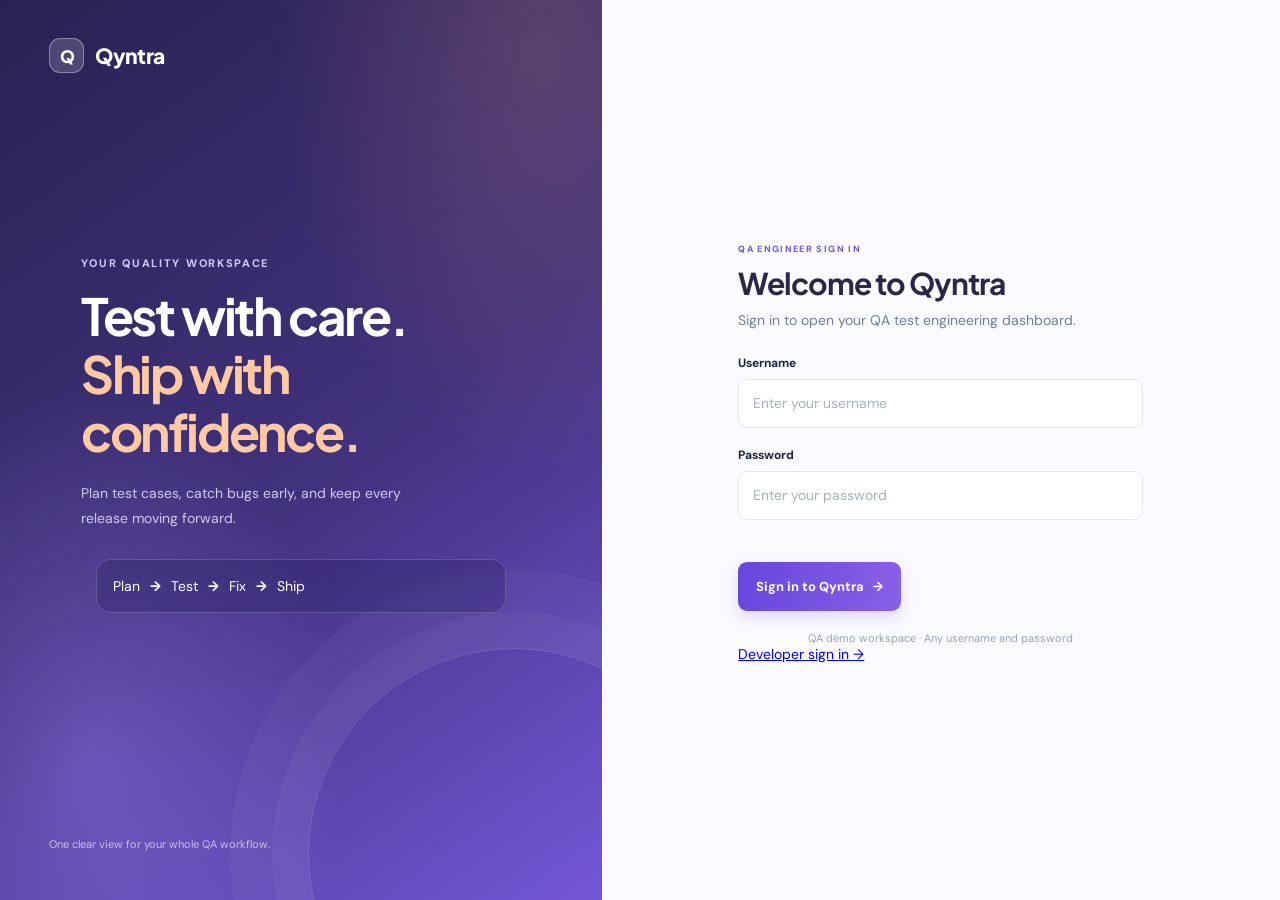
==== index.html @ bb1fc337 "Initial Qyntra project" ====
<!doctype html>
<html lang="en">
  <head>
    <meta charset="UTF-8" />
    <meta name="viewport" content="width=device-width, initial-scale=1.0" />
    <meta name="theme-color" content="#28245f" />
    <title>Qyntra | Test Engineering Workspace</title>
    <link rel="stylesheet" href="styles.css?v=20261002-report-files" />
    <link rel="stylesheet" href="workspace.css?v=20261002-report-files" />
  </head>
  <body>
    <main id="app" class="app-shell"></main>
    <script src="app.js?v=20261002-report-files" defer></script>
  </body>
</html>
---- styles.css ----
@import url("https://fonts.googleapis.com/css2?family=DM+Sans:wght@400;500;600;700&family=Plus+Jakarta+Sans:wght@400;500;600;700;800&display=swap");

:root {
  font-family: "DM Sans", sans-serif;
  color: #1d2340;
  background: #f6f7fb;
  font-synthesis: none;
  text-rendering: optimizeLegibility;
  --ink: #1d2340;
  --muted: #838ba4;
  --purple: #7357e8;
  --purple-dark: #5e43d0;
  --border: #eceef5;
  --panel: #ffffff;
}

* {
  box-sizing: border-box;
}

body {
  min-width: 320px;
  min-height: 100vh;
  margin: 0;
}

button,
input {
  font: inherit;
}

button {
  cursor: pointer;
}

.app-shell {
  min-height: 100vh;
}

.login-page {
  display: grid;
  min-height: 100vh;
  grid-template-columns: minmax(360px, 0.94fr) minmax(440px, 1.06fr);
  background: #fff;
}

.login-aside {
  position: relative;
  display: flex;
  flex-direction: column;
  justify-content: space-between;
  overflow: hidden;
  padding: 38px 8.2%;
  color: #fff;
  background:
    radial-gradient(ellipse at 18% 86%, rgba(154, 132, 255, 0.42), transparent 34%),
    radial-gradient(ellipse at 100% 10%, rgba(87, 63, 205, 0.8), transparent 37%),
    linear-gradient(145deg, #29245f 0%, #43338e 55%, #664fe3 100%);
}

.login-aside::after {
  position: absolute;
  right: -118px;
  bottom: -160px;
  width: 410px;
  height: 410px;
  border: 1px solid rgba(255, 255, 255, 0.16);
  border-radius: 50%;
  box-shadow: 0 0 0 36px rgba(255, 255, 255, 0.035), 0 0 0 78px rgba(255, 255, 255, 0.03);
  content: "";
}

.brand {
  display: inline-flex;
  align-items: center;
  gap: 11px;
  color: inherit;
  font-family: "Plus Jakarta Sans", "Segoe UI", sans-serif;
  font-size: 21px;
  font-weight: 800;
  letter-spacing: -0.7px;
}

.brand-mark {
  display: grid;
  width: 35px;
  height: 35px;
  place-items: center;
  border: 1px solid rgba(255, 255, 255, 0.34);
  border-radius: 11px;
  background: rgba(255, 255, 255, 0.15);
  font-size: 17px;
}

.aside-copy {
  position: relative;
  z-index: 1;
  max-width: 440px;
  margin: -30px auto 0;
}

.eyebrow {
  margin: 0 0 17px;
  color: #bcb1ff;
  font-size: 11px;
  font-weight: 700;
  letter-spacing: 1.7px;
  text-transform: uppercase;
}

.aside-copy h1 {
  margin: 0;
  font-family: "Plus Jakarta Sans", "Segoe UI", sans-serif;
  font-size: clamp(34px, 4vw, 53px);
  font-weight: 700;
  letter-spacing: -2.2px;
  line-height: 1.13;
}

.aside-copy h1 span {
  color: #b7aaff;
}

.aside-copy > p:last-of-type {
  max-width: 370px;
  margin: 20px 0 0;
  color: #d0cbee;
  font-size: 14px;
  line-height: 1.8;
}

.workflow-preview {
  position: relative;
  z-index: 1;
  display: flex;
  align-items: center;
  gap: 10px;
  max-width: 410px;
  margin: 28px auto 0;
  padding: 17px 16px;
  border: 1px solid rgba(255, 255, 255, 0.17);
  border-radius: 15px;
  background: rgba(26, 20, 72, 0.22);
  backdrop-filter: blur(8px);
}

.workflow-step {
  display: flex;
  flex: 1;
  flex-direction: column;
  gap: 4px;
  min-width: 0;
}

.workflow-step strong {
  font-size: 11px;
  font-weight: 600;
}

.workflow-step span {
  color: #c6c0e2;
  font-size: 10px;
}

.workflow-arrow {
  color: #ada0f7;
  font-size: 16px;
}

.aside-footer {
  position: relative;
  z-index: 1;
  color: #c7c1e1;
  font-size: 11px;
}

.login-main {
  display: grid;
  place-items: center;
  padding: 48px 30px;
}

.login-card {
  width: min(100%, 405px);
}

.login-card .brand {
  display: none;
  color: var(--ink);
}

.login-card h2 {
  margin: 0 0 9px;
  font-family: "Plus Jakarta Sans", "Segoe UI", sans-serif;
  font-size: 30px;
  letter-spacing: -1px;
}

.login-intro {
  margin: 0 0 31px;
  color: var(--muted);
  font-size: 14px;
}

.field {
  display: grid;
  gap: 8px;
  margin-bottom: 19px;
}

.field label {
  font-size: 12px;
  font-weight: 700;
}

.field input {
  width: 100%;
  height: 49px;
  padding: 0 14px;
  border: 1px solid #e5e7ef;
  border-radius: 9px;
  outline: none;
  background: #fff;
  color: var(--ink);
  transition: border-color 160ms, box-shadow 160ms;
}

.field input::placeholder {
  color: #aab0c1;
}

.field input:focus {
  border-color: #9a87f2;
  box-shadow: 0 0 0 3px rgba(115, 87, 232, 0.12);
}

.login-error {
  min-height: 18px;
  margin: -5px 0 10px;
  color: #d64d5d;
  font-size: 12px;
}

.primary-button,
.secondary-button {
  display: inline-flex;
  align-items: center;
  justify-content: center;
  gap: 9px;
  min-height: 47px;
  padding: 0 18px;
  border: 0;
  border-radius: 9px;
  font-size: 13px;
  font-weight: 700;
  transition: background 160ms, transform 160ms, box-shadow 160ms;
}

.primary-button {
  color: #fff;
  background: var(--purple);
  box-shadow: 0 7px 16px rgba(115, 87, 232, 0.2);
}

.primary-button:hover {
  transform: translateY(-1px);
  background: var(--purple-dark);
  box-shadow: 0 9px 19px rgba(115, 87, 232, 0.26);
}

.login-form .primary-button {
  width: 100%;
  margin-top: 3px;
}

.login-footnote {
  margin: 20px 0 0;
  color: #9aa1b4;
  font-size: 11px;
  text-align: center;
}

.workspace-page {
  display: grid;
  min-height: 100vh;
  place-items: center;
  padding: 28px;
  background:
    radial-gradient(ellipse at 50% -15%, rgba(132, 105, 249, 0.14), transparent 46%),
    #f6f7fb;
}

.role-panel {
  width: min(100%, 860px);
  padding: 40px;
  border: 1px solid var(--border);
  border-radius: 20px;
  background: #fff;
  box-shadow: 0 18px 55px rgba(36, 41, 76, 0.07);
}

.role-panel .brand {
  margin-bottom: 39px;
  color: var(--ink);
}

.role-panel .brand-mark {
  border-color: #e9e5ff;
  background: #f1eeff;
  color: var(--purple);
}

.role-panel h1,
.loading-card h1 {
  margin: 0 0 9px;
  font-family: "Plus Jakarta Sans", "Segoe UI", sans-serif;
  font-size: 29px;
  letter-spacing: -1px;
}

.role-panel > p,
.loading-card > p {
  margin: 0;
  color: var(--muted);
  font-size: 14px;
  line-height: 1.6;
}

.role-grid {
  display: grid;
  grid-template-columns: 1fr 1fr;
  gap: 17px;
  margin-top: 28px;
}

.role-card {
  display: flex;
  min-height: 223px;
  flex-direction: column;
  align-items: flex-start;
  padding: 23px;
  border: 1px solid #e9eaf1;
  border-radius: 14px;
  background: #fff;
}

.role-icon {
  display: grid;
  width: 43px;
  height: 43px;
  place-items: center;
  margin-bottom: 17px;
  border-radius: 12px;
  background: #f0edff;
  color: var(--purple);
  font-size: 20px;
}

.role-card h2 {
  margin: 0 0 7px;
  font-family: "Plus Jakarta Sans", "Segoe UI", sans-serif;
  font-size: 16px;
}

.role-card p {
  margin: 0 0 20px;
  color: var(--muted);
  font-size: 12px;
  line-height: 1.6;
}

.role-card .primary-button {
  width: 100%;
  margin-top: auto;
}

.developer-card .role-icon {
  background: #fff1e9;
  color: #e1804b;
}

.secondary-button {
  width: 100%;
  margin-top: auto;
  border: 1px solid #e5e7ef;
  background: #fff;
  color: var(--ink);
}

.secondary-button:hover {
  border-color: #c7bdfb;
  background: #faf9ff;
}

.role-panel-footer {
  display: flex;
  align-items: center;
  justify-content: space-between;
  gap: 12px;
  margin-top: 25px;
  padding-top: 20px;
  border-top: 1px solid #eff0f5;
  color: var(--muted);
  font-size: 11px;
}

.text-button {
  padding: 7px 0;
  border: 0;
  background: transparent;
  color: var(--purple);
  font-size: 11px;
  font-weight: 700;
}

.loading-card {
  width: min(100%, 450px);
  padding: 45px 40px;
  border: 1px solid var(--border);
  border-radius: 20px;
  background: #fff;
  text-align: center;
  box-shadow: 0 18px 55px rgba(36, 41, 76, 0.07);
}

.loading-mark {
  display: grid;
  width: 62px;
  height: 62px;
  place-items: center;
  margin: 0 auto 22px;
  border-radius: 18px;
  background: #f0edff;
  color: var(--purple);
  font-size: 27px;
}

.spinner {
  width: 23px;
  height: 23px;
  border: 3px solid rgba(255, 255, 255, 0.4);
  border-top-color: #fff;
  border-radius: 50%;
  animation: spin 0.75s linear infinite;
}

.loading-card .spinner {
  width: 39px;
  height: 39px;
  margin: 27px auto 0;
  border-color: #e9e5ff;
  border-top-color: var(--purple);
}

.loading-track {
  height: 6px;
  overflow: hidden;
  margin-top: 24px;
  border-radius: 999px;
  background: #efedf8;
}

.loading-track span {
  display: block;
  width: 40%;
  height: 100%;
  border-radius: inherit;
  background: var(--purple);
  animation: loading 5s ease-in-out forwards;
}

.dashboard {
  min-height: 100vh;
  background: #f6f7fb;
}

.dashboard-layout {
  display: grid;
  min-height: 100vh;
  grid-template-columns: 238px minmax(0, 1fr);
}

.sidebar {
  display: flex;
  flex-direction: column;
  padding: 27px 16px 18px;
  border-right: 1px solid #eceef4;
  background: #fff;
}

.sidebar .brand {
  margin: 0 0 36px 10px;
  color: var(--ink);
  font-size: 19px;
}

.sidebar .brand-mark {
  width: 32px;
  height: 32px;
  border-color: #e9e5ff;
  background: #f1eeff;
  color: var(--purple);
  font-size: 15px;
}

.nav-label {
  margin: 0 0 11px 11px;
  color: #a0a6b8;
  font-size: 9px;
  font-weight: 700;
  letter-spacing: 1.3px;
  text-transform: uppercase;
}

.nav-list {
  display: grid;
  gap: 5px;
}

.nav-item {
  display: flex;
  width: 100%;
  align-items: center;
  gap: 11px;
  padding: 11px 12px;
  border: 0;
  border-radius: 8px;
  background: transparent;
  color: #707990;
  font-size: 12px;
  text-align: left;
}

.nav-item.active {
  background: #f1eeff;
  color: var(--purple-dark);
  font-weight: 700;
}

.nav-item:hover:not(.active) {
  background: #f7f7fa;
}

.nav-icon {
  display: grid;
  width: 19px;
  place-items: center;
  font-size: 15px;
}

.nav-count {
  display: grid;
  min-width: 20px;
  height: 20px;
  place-items: center;
  margin-left: auto;
  border-radius: 7px;
  background: #fff0ed;
  color: #d6694d;
  font-size: 10px;
  font-weight: 700;
}

.sidebar-bottom {
  margin-top: auto;
  padding-top: 16px;
}

.sidebar-user {
  display: flex;
  align-items: center;
  gap: 10px;
  padding: 13px 6px 0;
  border-top: 1px solid #eff0f5;
}

.avatar {
  display: grid;
  width: 34px;
  height: 34px;
  flex: 0 0 auto;
  place-items: center;
  border-radius: 11px;
  background: #e9e5ff;
  color: #5c45ce;
  font-size: 11px;
  font-weight: 700;
  text-transform: uppercase;
}

.user-copy {
  min-width: 0;
}

.user-copy strong,
.user-copy span {
  display: block;
  overflow: hidden;
  text-overflow: ellipsis;
  white-space: nowrap;
}

.user-copy strong {
  font-size: 11px;
}

.user-copy span {
  margin-top: 3px;
  color: var(--muted);
  font-size: 10px;
}

.dashboard-main {
  min-width: 0;
}

.topbar {
  display: flex;
  min-height: 72px;
  align-items: center;
  justify-content: space-between;
  gap: 16px;
  padding: 0 34px;
  border-bottom: 1px solid #eceef4;
  background: #fff;
}

.breadcrumbs {
  color: #9299aa;
  font-size: 11px;
}

.breadcrumbs strong {
  color: var(--ink);
  font-weight: 600;
}

.topbar-right {
  display: flex;
  align-items: center;
  gap: 14px;
}

.topbar-date {
  color: #858da2;
  font-size: 11px;
}

.dashboard-content {
  max-width: 1330px;
  margin: 0 auto;
  padding: 34px;
}

.welcome-row {
  display: flex;
  align-items: center;
  justify-content: space-between;
  gap: 18px;
  margin-bottom: 25px;
}

.welcome-row h1 {
  margin: 0 0 6px;
  font-family: "Plus Jakarta Sans", "Segoe UI", sans-serif;
  font-size: 24px;
  letter-spacing: -0.8px;
}

.welcome-row p {
  margin: 0;
  color: var(--muted);
  font-size: 12px;
}

.welcome-row .primary-button {
  min-height: 41px;
  font-size: 11px;
}

.stat-grid {
  display: grid;
  grid-template-columns: repeat(4, minmax(0, 1fr));
  gap: 15px;
}

.stat-card,
.content-card {
  border: 1px solid #eceef4;
  border-radius: 12px;
  background: #fff;
}

.stat-card {
  padding: 18px;
}

.stat-top {
  display: flex;
  align-items: center;
  justify-content: space-between;
  gap: 6px;
  color: #858da2;
  font-size: 10px;
}

.stat-icon {
  display: grid;
  width: 31px;
  height: 31px;
  place-items: center;
  border-radius: 9px;
  background: #f1eeff;
  color: var(--purple);
  font-size: 15px;
}

.stat-icon.green {
  background: #e8f8ef;
  color: #36a76b;
}

.stat-icon.orange {
  background: #fff1e7;
  color: #e28a46;
}

.stat-icon.red {
  background: #fff0ed;
  color: #d65b51;
}

.stat-value {
  margin: 12px 0 5px;
  font-family: "Plus Jakarta Sans", "Segoe UI", sans-serif;
  font-size: 25px;
  font-weight: 700;
  letter-spacing: -1px;
}

.stat-note {
  color: #989fb0;
  font-size: 10px;
}

.stat-note .positive {
  color: #38a66a;
  font-weight: 700;
}

.dashboard-columns {
  display: grid;
  grid-template-columns: minmax(0, 1.45fr) minmax(260px, 0.8fr);
  gap: 16px;
  margin-top: 17px;
}

.content-card {
  min-width: 0;
  padding: 20px;
}

.card-heading {
  display: flex;
  align-items: center;
  justify-content: space-between;
  gap: 12px;
  margin-bottom: 16px;
}

.card-heading h2 {
  margin: 0;
  font-family: "Plus Jakarta Sans", "Segoe UI", sans-serif;
  font-size: 13px;
}

.card-heading > span,
.card-link {
  color: var(--muted);
  font-size: 10px;
}

.card-link {
  padding: 0;
  border: 0;
  background: transparent;
  color: var(--purple);
  font-weight: 700;
}

.test-table {
  width: 100%;
  border-collapse: collapse;
  text-align: left;
}

.test-table th {
  padding: 10px 6px;
  border-bottom: 1px solid #eff0f5;
  color: #9aa1b2;
  font-size: 9px;
  font-weight: 600;
}

.test-table td {
  padding: 13px 6px;
  border-bottom: 1px solid #f2f3f7;
  color: #626b81;
  font-size: 10px;
}

.test-table tr:last-child td {
  border-bottom: 0;
}

.test-name {
  color: var(--ink);
  font-weight: 600;
}

.status-pill {
  display: inline-flex;
  align-items: center;
  gap: 5px;
  padding: 5px 8px;
  border-radius: 6px;
  background: #eaf8f0;
  color: #329661;
  font-size: 9px;
  font-weight: 700;
  white-space: nowrap;
}

.status-pill.failed {
  background: #fff0ed;
  color: #d05d53;
}

.status-pill.running {
  background: #f1eeff;
  color: #6951d1;
}

.progress-section {
  display: grid;
  gap: 19px;
}

.progress-head {
  display: flex;
  justify-content: space-between;
  margin-bottom: 8px;
  color: #737b91;
  font-size: 10px;
}

.progress-head strong {
  color: var(--ink);
  font-weight: 600;
}

.progress-bar {
  height: 6px;
  overflow: hidden;
  border-radius: 999px;
  background: #f0f1f5;
}

.progress-bar span {
  display: block;
  height: 100%;
  border-radius: inherit;
  background: var(--purple);
}

.progress-bar.green span {
  background: #48b17a;
}

.progress-bar.orange span {
  background: #e8a15e;
}

.section-message {
  margin: 0 0 15px;
  color: var(--muted);
  font-size: 12px;
  line-height: 1.6;
}

.bug-list {
  display: grid;
}

.bug-row {
  display: grid;
  grid-template-columns: 34px minmax(0, 1fr) auto;
  align-items: center;
  gap: 10px;
  padding: 13px 0;
  border-top: 1px solid #f0f1f5;
}

.bug-symbol {
  display: grid;
  width: 32px;
  height: 32px;
  place-items: center;
  border-radius: 9px;
  background: #fff0ed;
  color: #d65b51;
  font-size: 15px;
}

.bug-copy strong,
.bug-copy span {
  display: block;
}

.bug-copy strong {
  overflow: hidden;
  color: #3b425a;
  font-size: 10px;
  font-weight: 600;
  text-overflow: ellipsis;
  white-space: nowrap;
}

.bug-copy span {
  margin-top: 4px;
  color: #999fb0;
  font-size: 9px;
}

.severity {
  padding: 5px 7px;
  border-radius: 6px;
  background: #fff0ed;
  color: #d05d53;
  font-size: 8px;
  font-weight: 700;
  text-transform: uppercase;
}

.severity.medium {
  background: #fff6e7;
  color: #bc812e;
}

.bottom-grid {
  display: grid;
  grid-template-columns: 1fr 1fr;
  gap: 16px;
  margin-top: 16px;
}

.activity-list {
  display: grid;
}

.activity-item {
  display: flex;
  align-items: flex-start;
  gap: 10px;
  padding: 11px 0;
  border-top: 1px solid #f0f1f5;
}

.activity-dot {
  width: 8px;
  height: 8px;
  flex: 0 0 auto;
  margin-top: 4px;
  border-radius: 50%;
  background: #856cea;
}

.activity-dot.green {
  background: #4aad77;
}

.activity-dot.orange {
  background: #e3a15d;
}

.activity-item p {
  margin: 0;
  color: #5f687e;
  font-size: 10px;
  line-height: 1.6;
}

.activity-item p strong {
  color: var(--ink);
  font-weight: 600;
}

.activity-item time {
  display: block;
  margin-top: 3px;
  color: #a0a6b5;
  font-size: 9px;
}

@keyframes spin {
  to {
    transform: rotate(360deg);
  }
}

@keyframes loading {
  0% {
    width: 4%;
  }
  70% {
    width: 72%;
  }
  100% {
    width: 100%;
  }
}

@media (max-width: 1000px) {
  .login-page {
    grid-template-columns: minmax(310px, 0.78fr) minmax(390px, 1fr);
  }

  .dashboard-layout {
    grid-template-columns: 205px minmax(0, 1fr);
  }

  .dashboard-content {
    padding: 25px;
  }

  .stat-grid {
    grid-template-columns: repeat(2, minmax(0, 1fr));
  }

  .dashboard-columns {
    grid-template-columns: 1fr;
  }
}

@media (max-width: 700px) {
  .login-page {
    grid-template-columns: 1fr;
  }

  .login-aside {
    min-height: 300px;
    padding: 25px;
  }

  .login-aside > .brand,
  .aside-footer {
    display: none;
  }

  .aside-copy {
    margin: 0;
  }

  .aside-copy h1 {
    font-size: 36px;
  }

  .aside-copy > p:last-of-type {
    margin-top: 12px;
    font-size: 12px;
  }

  .workflow-preview {
    margin-top: 17px;
    padding: 12px;
  }

  .workflow-step strong {
    font-size: 9px;
  }

  .workflow-step span {
    font-size: 8px;
  }

  .login-main {
    padding: 35px 23px 45px;
  }

  .login-card .brand {
    display: inline-flex;
    margin-bottom: 25px;
  }

  .role-panel {
    padding: 28px 22px;
  }

  .role-panel .brand {
    margin-bottom: 29px;
  }

  .role-grid,
  .bottom-grid {
    grid-template-columns: 1fr;
  }

  .role-card {
    min-height: 205px;
  }

  .dashboard-layout {
    grid-template-columns: 1fr;
  }

  .sidebar {
    display: none;
  }

  .topbar {
    min-height: 60px;
    padding: 0 18px;
  }

  .topbar-date {
    display: none;
  }

  .dashboard-content {
    padding: 23px 16px;
  }

  .welcome-row {
    align-items: flex-start;
  }

  .welcome-row h1 {
    font-size: 20px;
  }

  .welcome-row .primary-button {
    min-height: 37px;
    padding: 0 11px;
    font-size: 10px;
    white-space: nowrap;
  }

  .stat-card {
    padding: 14px;
  }

  .content-card {
    padding: 16px;
  }

  .test-table th:nth-child(3),
  .test-table td:nth-child(3) {
    display: none;
  }
}

@media (max-width: 390px) {
  .workflow-preview {
    gap: 6px;
  }

  .workflow-step strong {
    font-size: 8px;
  }

  .workflow-step span {
    font-size: 7px;
  }

  .stat-grid {
    gap: 9px;
  }
}

/* Dashboard refresh */
:root {
  --purple: #6b4ce6;
  --purple-dark: #5538c7;
  --dashboard-bg: #f4f3fb;
}

.dashboard {
  background:
    radial-gradient(ellipse at 75% 0%, rgba(255, 205, 162, 0.16), transparent 34%),
    var(--dashboard-bg);
}

.sidebar {
  border-right-color: #e9e7f2;
  background: linear-gradient(180deg, #fff 0%, #fbfaff 100%);
}

.sidebar .brand {
  color: #29234d;
  font-size: 21px;
}

.brand {
  text-decoration: none;
}

.sidebar .brand-mark,
.breadcrumbs .brand-mark {
  border: 0;
  background: linear-gradient(145deg, #7357ea, #9f74ef);
  color: #fff;
  box-shadow: 0 6px 14px rgba(107, 76, 230, 0.22);
}

.workspace-badge {
  display: flex;
  align-items: center;
  gap: 8px;
  margin: -18px 4px 26px;
  padding: 10px 11px;
  border: 1px solid #e8e1ff;
  border-radius: 9px;
  background: #f4f0ff;
  color: #6751c6;
  font-size: 9px;
  font-weight: 800;
  letter-spacing: 0.8px;
}

.workspace-dot {
  width: 7px;
  height: 7px;
  border-radius: 50%;
  background: #55ba83;
  box-shadow: 0 0 0 3px #d9f4e4;
}

.nav-label {
  color: #9994ae;
}

.nav-item {
  transition: background 150ms, color 150ms, transform 150ms;
}

.nav-item.active {
  background: linear-gradient(100deg, #eee9ff, #f6f2ff);
  color: #5d40d2;
  box-shadow: inset 3px 0 #7657eb;
}

.nav-item:hover:not(.active) {
  background: #f3f1fa;
  color: #453783;
}

.nav-count.queue-count {
  background: #e9f5ff;
  color: #3877ae;
}

.sidebar-tip {
  margin: auto 3px 18px;
  padding: 14px;
  border: 1px solid #eee8ff;
  border-radius: 12px;
  background: linear-gradient(145deg, #f6f2ff, #fff7ef);
}

.sidebar-tip > span {
  display: grid;
  width: 25px;
  height: 25px;
  place-items: center;
  margin-bottom: 11px;
  border-radius: 8px;
  background: #e9dfff;
  color: #704dde;
}

.sidebar-tip strong {
  color: #42366f;
  font-size: 10px;
}

.sidebar-tip p {
  margin: 5px 0 0;
  color: #817b99;
  font-size: 9px;
  line-height: 1.55;
}

.sidebar-bottom {
  padding-top: 12px;
}

.signout-button {
  width: 100%;
  margin-top: 10px;
  padding: 9px;
  border: 0;
  border-radius: 8px;
  background: transparent;
  color: #89839d;
  font-size: 10px;
  text-align: left;
}

.signout-button:hover {
  background: #fff0ef;
  color: #c85455;
}

.topbar {
  min-height: 65px;
  border-bottom-color: #eae8f1;
  background: rgba(255, 255, 255, 0.88);
  backdrop-filter: blur(12px);
}

.breadcrumbs {
  display: flex;
  align-items: center;
  gap: 12px;
}

.breadcrumbs .brand {
  color: #443b69;
  font-size: 13px;
}

.breadcrumbs .brand-mark {
  width: 25px;
  height: 25px;
  border-radius: 8px;
  font-size: 13px;
}

.dashboard-content {
  max-width: 1440px;
  padding-top: 28px;
}

.dashboard-hero {
  position: relative;
  display: flex;
  min-height: 178px;
  align-items: center;
  justify-content: space-between;
  overflow: hidden;
  padding: 29px 34px;
  border-radius: 18px;
  background:
    radial-gradient(circle at 86% 28%, rgba(255, 202, 145, 0.36), transparent 20%),
    radial-gradient(circle at 72% 110%, rgba(150, 126, 250, 0.42), transparent 38%),
    linear-gradient(112deg, #302666, #5840a5 63%, #7257ce);
  box-shadow: 0 13px 32px rgba(65, 48, 130, 0.18);
  color: #fff;
}

.dashboard-hero::before,
.dashboard-hero::after {
  position: absolute;
  right: 9%;
  width: 160px;
  height: 160px;
  border: 1px solid rgba(255, 255, 255, 0.16);
  border-radius: 50%;
  content: "";
}

.dashboard-hero::before {
  top: -90px;
}

.dashboard-hero::after {
  right: -40px;
  bottom: -112px;
  width: 225px;
  height: 225px;
}

.dashboard-hero > div:first-child {
  position: relative;
  z-index: 1;
}

.hero-kicker,
.section-kicker,
.login-kicker {
  color: #c7baff;
  font-size: 9px;
  font-weight: 800;
  letter-spacing: 1.35px;
}

.dashboard-hero h1 {
  margin: 10px 0 7px;
  font-family: "Plus Jakarta Sans", "Segoe UI", sans-serif;
  font-size: clamp(23px, 2.4vw, 31px);
  letter-spacing: -1.2px;
}

.dashboard-hero p {
  margin: 0;
  color: #dfd9f5;
  font-size: 11px;
}

.wave {
  color: #ffd89c;
  font-size: 20px;
}

.hero-art {
  position: relative;
  display: grid;
  width: 154px;
  height: 126px;
  flex: 0 0 auto;
  place-items: center;
  margin-right: 36px;
}

.orbit {
  position: absolute;
  width: 106px;
  height: 106px;
  border: 1px solid rgba(255, 255, 255, 0.32);
  border-radius: 50%;
}

.orbit-one {
  transform: scale(1.35);
}

.orbit-two {
  transform: scale(1.78);
  opacity: 0.55;
}

.hero-check {
  display: grid;
  width: 59px;
  height: 59px;
  place-items: center;
  border: 1px solid rgba(255, 255, 255, 0.5);
  border-radius: 20px;
  background: linear-gradient(145deg, #a893ff, #7656e9);
  box-shadow: 0 12px 26px rgba(26, 18, 79, 0.28);
  color: #fff;
  font-size: 28px;
}

.overview-toolbar {
  display: flex;
  align-items: center;
  justify-content: space-between;
  gap: 15px;
  margin: 26px 0 14px;
}

.overview-toolbar h2 {
  margin: 0 0 4px;
  color: #2a2545;
  font-family: "Plus Jakarta Sans", "Segoe UI", sans-serif;
  font-size: 15px;
}

.overview-toolbar p {
  margin: 0;
  color: #89859d;
  font-size: 10px;
}

.overview-toolbar .primary-button,
.section-grid .primary-button,
.form-card .primary-button {
  min-height: 39px;
  border-radius: 9px;
  font-size: 10px;
}

.stat-grid {
  gap: 13px;
}

.stat-card {
  position: relative;
  overflow: hidden;
  min-height: 128px;
  border-color: transparent;
  border-radius: 13px;
  padding: 16px 17px;
  box-shadow: 0 5px 16px rgba(46, 38, 83, 0.045);
}

.stat-card.violet {
  background: linear-gradient(135deg, #f0ebff, #faf8ff);
}

.stat-card.coral {
  background: linear-gradient(135deg, #fff0eb, #fffaf7);
}

.stat-card.green {
  background: linear-gradient(135deg, #e8f8ef, #f6fcf8);
}

.stat-card.amber {
  background: linear-gradient(135deg, #fff4df, #fffbf1);
}

.stat-top {
  color: #716c84;
  font-weight: 600;
}

.stat-icon {
  width: 32px;
  height: 32px;
  border-radius: 10px;
  background: #e1d8ff;
  color: #6745d5;
}

.coral .stat-icon {
  background: #ffddd3;
  color: #d96550;
}

.green .stat-icon {
  background: #d1f0dc;
  color: #339b61;
}

.amber .stat-icon {
  background: #ffe8bb;
  color: #bd8124;
}

.stat-value {
  margin: 8px 0 3px;
  color: #2b2547;
  font-size: 27px;
}

.stat-note {
  color: #89849b;
  font-size: 9px;
}

.stat-accent {
  position: absolute;
  right: -17px;
  bottom: -34px;
  width: 87px;
  height: 70px;
  border: 1px solid rgba(107, 76, 230, 0.13);
  border-radius: 50%;
}

.coral .stat-accent {
  border-color: rgba(217, 101, 80, 0.14);
}

.green .stat-accent {
  border-color: rgba(51, 155, 97, 0.15);
}

.amber .stat-accent {
  border-color: rgba(189, 129, 36, 0.15);
}

.quick-actions {
  display: grid;
  grid-template-columns: repeat(4, minmax(0, 1fr));
  gap: 11px;
  margin-top: 13px;
}

.quick-action {
  display: flex;
  min-width: 0;
  align-items: center;
  gap: 10px;
  padding: 12px;
  border: 1px solid #ebe8f3;
  border-radius: 11px;
  background: #fff;
  text-align: left;
  transition: transform 150ms, box-shadow 150ms;
}

.quick-action:hover {
  transform: translateY(-2px);
  box-shadow: 0 8px 18px rgba(46, 38, 83, 0.09);
}

.quick-icon {
  display: grid;
  width: 34px;
  height: 34px;
  flex: 0 0 auto;
  place-items: center;
  border-radius: 10px;
  background: #eee8ff;
  color: #694bd6;
  font-size: 15px;
}

.quick-action.coral .quick-icon {
  background: #ffebe5;
  color: #d76551;
}

.quick-action.blue .quick-icon {
  background: #e7f2ff;
  color: #4282bd;
}

.quick-action.green .quick-icon {
  background: #e3f6eb;
  color: #3b9f68;
}

.quick-copy {
  display: grid;
  min-width: 0;
  gap: 4px;
}

.quick-copy strong {
  overflow: hidden;
  color: #38324f;
  font-size: 10px;
  text-overflow: ellipsis;
  white-space: nowrap;
}

.quick-copy small {
  overflow: hidden;
  color: #9691a5;
  font-size: 8px;
  text-overflow: ellipsis;
  white-space: nowrap;
}

.quick-arrow {
  margin-left: auto;
  color: #a19aad;
  font-size: 13px;
}

.dashboard-columns,
.bottom-grid {
  gap: 14px;
}

.content-card {
  border-color: #ebe8f2;
  border-radius: 13px;
  padding: 18px;
  box-shadow: 0 4px 14px rgba(46, 38, 83, 0.035);
}

.dashboard-columns {
  grid-template-columns: minmax(0, 1fr) minmax(0, 1fr);
}

.card-heading {
  margin-bottom: 12px;
}

.card-heading h2 {
  color: #38324f;
  font-size: 12px;
}

.card-heading p {
  margin: 4px 0 0;
  color: #9691a5;
  font-size: 9px;
}

.card-link {
  white-space: nowrap;
}

.bug-row,
.data-row {
  grid-template-columns: 34px minmax(0, 1fr) auto;
  gap: 9px;
  padding: 11px 0;
}

.bug-row {
  border-top-color: #f0edf5;
}

.bug-symbol {
  background: #fff0eb;
}

.bug-copy strong,
.data-copy strong {
  color: #37314e;
  font-size: 10px;
}

.bug-copy span,
.data-copy span {
  color: #9691a5;
  font-size: 8px;
}

.bug-trailing {
  display: grid;
  justify-items: end;
  gap: 5px;
}

.severity {
  background: #ffebe5;
  color: #c45c49;
}

.severity.medium {
  background: #fff4dd;
  color: #a97720;
}

.severity.low {
  background: #eaf2ff;
  color: #4b76aa;
}

.bug-status,
.status-pill,
.date-tag {
  display: inline-flex;
  align-items: center;
  width: max-content;
  padding: 4px 7px;
  border-radius: 6px;
  background: #fff4dd;
  color: #a97720;
  font-size: 8px;
  font-weight: 700;
}

.bug-status.fixed,
.status-pill.passed {
  background: #e4f6eb;
  color: #328954;
}

.bug-status.in-progress,
.status-pill.pending {
  background: #eaf2ff;
  color: #4b76aa;
}

.status-pill.failed {
  background: #ffebe5;
  color: #c45c49;
}

.data-list {
  display: grid;
}

.data-row {
  display: grid;
  align-items: center;
  border-top: 1px solid #f0edf5;
}

.data-icon {
  display: grid;
  width: 30px;
  height: 30px;
  place-items: center;
  border-radius: 9px;
  background: #e7f6ec;
  color: #31945a;
  font-size: 13px;
}

.plan-icon {
  background: #eee9ff;
  color: #684bd4;
}

.data-copy {
  display: grid;
  min-width: 0;
  gap: 4px;
}

.date-tag {
  background: #f2effa;
  color: #776e92;
}

.empty-state {
  display: grid;
  min-height: 90px;
  place-content: center;
  justify-items: center;
  color: #8d879e;
  text-align: center;
}

.empty-state > span {
  color: #8b70ed;
  font-size: 20px;
}

.empty-state p {
  max-width: 250px;
  margin: 8px 0 0;
  font-size: 10px;
  line-height: 1.6;
}

.section-kicker {
  display: block;
  margin-bottom: 7px;
  color: #7a62d7;
}

.welcome-row h1 {
  color: #2b2547;
}

.section-grid {
  display: grid;
  grid-template-columns: minmax(0, 1.4fr) minmax(265px, 0.75fr);
  align-items: start;
  gap: 14px;
}

.section-grid > div,
.section-grid > aside {
  display: grid;
  gap: 14px;
}

.form-card {
  border-top: 3px solid #8269e8;
}

.workspace-form {
  display: grid;
  gap: 12px;
}

.workspace-form label {
  display: grid;
  gap: 6px;
  color: #5d5675;
  font-size: 9px;
  font-weight: 700;
}

.workspace-form input,
.workspace-form select,
.workspace-form textarea,
.inline-status {
  width: 100%;
  min-height: 36px;
  padding: 8px 10px;
  border: 1px solid #e6e2ee;
  border-radius: 8px;
  outline: none;
  background: #fdfcff;
  color: #39334f;
  font-size: 10px;
}

.workspace-form textarea {
  resize: vertical;
}

.workspace-form input:focus,
.workspace-form select:focus,
.workspace-form textarea:focus,
.inline-status:focus {
  border-color: #947fea;
  box-shadow: 0 0 0 3px rgba(107, 76, 230, 0.11);
}

.form-row {
  display: grid;
  grid-template-columns: 1fr 1fr;
  gap: 10px;
}

.workspace-form .primary-button {
  width: 100%;
  margin-top: 2px;
}

.form-message {
  margin: 0;
  color: #518d66;
  font-size: 9px;
}

.inline-status {
  width: auto;
  min-height: 25px;
  padding: 3px 6px;
  font-size: 8px;
}

.queue-info {
  padding: 22px;
  background: linear-gradient(145deg, #eef5ff, #f8f6ff);
}

.queue-info-icon {
  display: grid;
  width: 38px;
  height: 38px;
  place-items: center;
  margin-bottom: 13px;
  border-radius: 12px;
  background: #dceaff;
  color: #477ebd;
  font-size: 18px;
}

.queue-info h2 {
  margin: 0;
  color: #393653;
  font-family: "Plus Jakarta Sans", "Segoe UI", sans-serif;
  font-size: 13px;
}

.queue-info p {
  margin: 8px 0 17px;
  color: #7c8299;
  font-size: 10px;
  line-height: 1.7;
}

.notes-grid {
  display: grid;
  grid-template-columns: repeat(auto-fit, minmax(180px, 1fr));
  gap: 10px;
}

.note-card {
  padding: 14px;
  border: 1px solid #eee8d9;
  border-radius: 10px;
  background: linear-gradient(145deg, #fff9e9, #fffdf8);
}

.note-card > span,
.note-card small {
  color: #9a8b66;
  font-size: 8px;
}

.note-card h3 {
  margin: 8px 0 6px;
  color: #4d432b;
  font-size: 11px;
}

.note-card p {
  margin: 0 0 12px;
  color: #776f5d;
  font-size: 9px;
  line-height: 1.6;
  white-space: pre-wrap;
}

.login-page {
  background: #fbfaff;
}

.login-aside {
  background:
    radial-gradient(ellipse at 15% 85%, rgba(164, 133, 255, 0.36), transparent 35%),
    radial-gradient(ellipse at 90% 5%, rgba(237, 154, 117, 0.2), transparent 35%),
    linear-gradient(145deg, #282252 0%, #41327d 53%, #7357d8 100%);
}

.login-aside > .brand {
  color: #fff;
}

.login-aside .brand-mark {
  background: rgba(255, 255, 255, 0.17);
  color: #fff;
}

.login-aside h1 span {
  color: #ffc9a3;
}

.login-aside .eyebrow {
  color: #d5c9ff;
}

.login-card .brand {
  margin-bottom: 28px;
  color: #342c56;
}

.login-card .brand-mark {
  border: 0;
  background: linear-gradient(145deg, #7357ea, #9f74ef);
  color: #fff;
}

.login-kicker {
  color: #7357d7;
}

.login-card h2 {
  margin-top: 8px;
  color: #2d2747;
}

.login-intro {
  margin-bottom: 26px;
}

.login-submit {
  min-height: 49px;
  background: linear-gradient(100deg, #6646dc, #8960e7);
}

.login-submit:hover {
  background: linear-gradient(100deg, #5538c7, #7950d9);
}

@media (max-width: 1000px) {
  .quick-actions {
    grid-template-columns: repeat(2, minmax(0, 1fr));
  }

  .dashboard-columns {
    grid-template-columns: 1fr;
  }
}

@media (max-width: 700px) {
  .sidebar {
    position: sticky;
    z-index: 5;
    top: 0;
    display: block;
    overflow: hidden;
    padding: 9px 12px;
    border-right: 0;
    border-bottom: 1px solid #e8e5ef;
    background: rgba(255, 255, 255, 0.96);
  }

  .sidebar > .brand,
  .workspace-badge,
  .nav-label,
  .sidebar-tip,
  .sidebar-bottom {
    display: none;
  }

  .nav-list {
    display: flex;
    overflow-x: auto;
    gap: 4px;
    scrollbar-width: none;
  }

  .nav-list::-webkit-scrollbar {
    display: none;
  }

  .nav-item {
    width: auto;
    flex: 0 0 auto;
    gap: 6px;
    padding: 9px 10px;
    font-size: 10px;
  }

  .nav-item.active {
    box-shadow: inset 0 -2px #7657eb;
  }

  .nav-count {
    min-width: 17px;
    height: 17px;
    font-size: 8px;
  }

  .dashboard-layout {
    grid-template-columns: 1fr;
  }

  .dashboard-hero {
    min-height: 155px;
    padding: 23px 20px;
  }

  .dashboard-hero h1 {
    font-size: 23px;
  }

  .dashboard-hero p {
    max-width: 270px;
    line-height: 1.6;
  }

  .hero-art {
    position: absolute;
    right: -34px;
    opacity: 0.5;
  }

  .dashboard-hero > div:first-child {
    max-width: 85%;
  }

  .quick-actions {
    gap: 8px;
  }

  .quick-action {
    gap: 7px;
    padding: 9px;
  }

  .quick-icon {
    width: 29px;
    height: 29px;
  }

  .quick-copy strong {
    font-size: 9px;
  }

  .quick-copy small {
    font-size: 7px;
  }

  .section-grid {
    grid-template-columns: 1fr;
  }

  .section-grid > aside {
    order: -1;
  }

  .overview-toolbar {
    align-items: flex-end;
  }

  .overview-toolbar .primary-button {
    padding: 0 10px;
    font-size: 9px;
  }
}

@media (max-width: 390px) {
  .quick-actions {
    grid-template-columns: 1fr 1fr;
  }

  .topbar {
    padding: 0 13px;
  }

  .dashboard-content {
    padding: 18px 12px;
  }

  .form-row {
    grid-template-columns: 1fr;
  }
}

/* QA workspace visual system */
:root {
  font-family: "DM Sans", "Segoe UI", sans-serif;
  --ink: #212b43;
  --muted: #737e96;
  --purple: #6754dc;
  --purple-dark: #5140bd;
  --dashboard-bg: #f3f5fa;
}

h1,
h2,
h3,
.brand,
.stat-value {
  font-family: "Plus Jakarta Sans", "Segoe UI", sans-serif;
}

.sidebar {
  position: sticky;
  top: 0;
  height: 100vh;
  border-right: 0;
  background: linear-gradient(180deg, #202b48 0%, #263755 58%, #314666 100%);
  color: #f4f6ff;
}

.sidebar .brand {
  color: #fff;
}

.sidebar .brand-mark {
  background: linear-gradient(145deg, #ff9f75, #ef6f76);
  color: #fff;
  box-shadow: 0 7px 16px rgba(239, 111, 118, 0.25);
}

.workspace-badge {
  border-color: rgba(139, 209, 199, 0.22);
  background: rgba(97, 181, 167, 0.13);
  color: #a9e4d6;
}

.workspace-dot {
  background: #62d6a1;
  box-shadow: 0 0 0 3px rgba(98, 214, 161, 0.16);
}

.nav-label {
  color: #97a8c1;
}

.nav-item {
  color: #c1cce0;
}

.nav-item.active {
  background: linear-gradient(100deg, #5364a2, #53678f);
  box-shadow: inset 3px 0 #ff9f75;
  color: #fff;
}

.nav-item:hover:not(.active) {
  background: rgba(255, 255, 255, 0.09);
  color: #fff;
}

.nav-count {
  background: #ffe3d7;
  color: #b85245;
}

.nav-count.queue-count {
  background: #d7edf5;
  color: #2c7080;
}

.sidebar-tip {
  border-color: rgba(255, 255, 255, 0.12);
  background: linear-gradient(145deg, rgba(255, 255, 255, 0.1), rgba(255, 255, 255, 0.045));
}

.sidebar-tip > span {
  background: rgba(255, 173, 130, 0.16);
  color: #ffb08c;
}

.sidebar-tip strong {
  color: #f5f4ff;
}

.sidebar-tip p {
  color: #b4c0d3;
}

.sidebar-user {
  border-top-color: rgba(255, 255, 255, 0.14);
}

.user-copy strong {
  color: #fff;
}

.user-copy span {
  color: #b3bfd2;
}

.signout-button {
  color: #bac5d6;
}

.signout-button:hover {
  background: rgba(255, 141, 127, 0.14);
  color: #ffb2a8;
}

.dashboard {
  background:
    radial-gradient(ellipse at 85% 0%, rgba(255, 188, 145, 0.12), transparent 34%),
    linear-gradient(145deg, #f3f5fa, #f6f3fb);
}

.dashboard-hero {
  background:
    radial-gradient(circle at 85% 22%, rgba(255, 190, 143, 0.45), transparent 20%),
    radial-gradient(circle at 70% 120%, rgba(111, 217, 200, 0.25), transparent 38%),
    linear-gradient(112deg, #28395a 0%, #425b8a 59%, #6557ba 100%);
}

.stat-card.violet {
  background: linear-gradient(135deg, #e5e9ff, #f4f4ff);
}

.stat-card.coral {
  background: linear-gradient(135deg, #ffe5d9, #fff5ed);
}

.stat-card.green {
  background: linear-gradient(135deg, #d9f2e8, #eff9f1);
}

.stat-card.amber {
  background: linear-gradient(135deg, #fff0cf, #fff8e8);
}

.quick-action {
  border-color: #e4e6ef;
  box-shadow: 0 3px 9px rgba(37, 51, 82, 0.035);
}

.content-card {
  border-color: #e2e6ef;
  box-shadow: 0 5px 15px rgba(37, 51, 82, 0.04);
}

.runner-page {
  display: grid;
  min-height: 100vh;
  place-items: center;
  overflow: hidden;
  padding: 34px 22px;
  background:
    radial-gradient(ellipse at 12% 88%, rgba(104, 210, 188, 0.19), transparent 30%),
    radial-gradient(ellipse at 89% 8%, rgba(255, 169, 132, 0.22), transparent 31%),
    linear-gradient(145deg, #eef1f8, #f5f0fb);
}

.runner-page > .brand {
  position: absolute;
  top: 32px;
  left: 38px;
  color: #243452;
}

.runner-page > .brand .brand-mark {
  border: 0;
  background: linear-gradient(145deg, #ff9f75, #ef6f76);
  color: #fff;
}

.runner-card {
  width: min(100%, 590px);
  padding: 43px 42px 34px;
  border: 1px solid #e2e5ef;
  border-radius: 22px;
  background: rgba(255, 255, 255, 0.92);
  box-shadow: 0 23px 65px rgba(42, 51, 83, 0.12);
  text-align: center;
}

.runner-label {
  color: #6a58cb;
  font-size: 10px;
  font-weight: 800;
  letter-spacing: 1.5px;
}

.runner-card h1 {
  margin: 12px 0 8px;
  color: #283653;
  font-size: clamp(22px, 4vw, 29px);
  letter-spacing: -1px;
}

.runner-card > p {
  margin: 0;
  color: #7a8499;
  font-size: 12px;
}

.runway {
  position: relative;
  height: 90px;
  margin: 31px 0 13px;
  border-bottom: 2px dashed #d9deeb;
}

.runway-line {
  position: absolute;
  right: 6%;
  bottom: -3px;
  width: 12px;
  height: 12px;
  border-radius: 50%;
  background: #69c8a1;
  box-shadow: 0 0 0 6px #e1f6ea;
}

.runner-person {
  position: absolute;
  bottom: 4px;
  left: 5%;
  display: block;
  font-size: 48px;
  transform: scaleX(-1);
  animation: runner-sprint 1.1s ease-in-out infinite alternate;
}

.finish-flag {
  position: absolute;
  right: 4%;
  bottom: 13px;
  color: #ea8c68;
  font-size: 25px;
}

.runner-progress {
  height: 8px;
  overflow: hidden;
  border-radius: 99px;
  background: #e8eaf2;
}

.runner-progress span {
  display: block;
  width: 0;
  height: 100%;
  border-radius: inherit;
  background: linear-gradient(90deg, #64c4a2, #6b68dc, #f19a74);
  animation: runner-progress 5s linear forwards;
}

.runner-caption {
  display: block;
  margin-top: 13px;
  color: #8b91a4;
  font-size: 10px;
}

.runner-footer {
  position: absolute;
  bottom: 28px;
  color: #9299aa;
  font-size: 10px;
}

@keyframes runner-sprint {
  from {
    left: 5%;
    transform: scaleX(-1) translateY(0) rotate(-5deg);
  }
  to {
    left: 78%;
    transform: scaleX(-1) translateY(-8px) rotate(5deg);
  }
}

@keyframes runner-progress {
  to {
    width: 100%;
  }
}

.tools-card {
  border-top: 4px solid #5f6bc0;
}

.tool-tabs {
  display: grid;
  grid-template-columns: repeat(3, 1fr);
  gap: 5px;
  margin: 0 0 17px;
  padding: 4px;
  border-radius: 10px;
  background: #eef0f7;
}

.tool-tab {
  min-height: 33px;
  padding: 5px 6px;
  border: 0;
  border-radius: 7px;
  background: transparent;
  color: #778098;
  font-size: 9px;
  font-weight: 700;
}

.tool-tab.selected {
  background: #fff;
  color: #4d50a0;
  box-shadow: 0 2px 6px rgba(37, 51, 82, 0.1);
}

.field-hint {
  color: #969caf;
  font-size: 8px;
  font-weight: 500;
}

.upload-zone {
  position: relative;
  display: grid;
  min-height: 119px;
  align-content: center;
  justify-items: center;
  gap: 6px;
  overflow: hidden;
  border: 1px dashed #a9aed0;
  border-radius: 12px;
  background: linear-gradient(145deg, #f3f4ff, #f9f8ff);
  color: #4f548e !important;
  text-align: center;
  cursor: pointer;
}

.upload-zone:hover {
  border-color: #7775d2;
  background: #f0f0ff;
}

.upload-symbol {
  display: grid;
  width: 31px;
  height: 31px;
  place-items: center;
  border-radius: 10px;
  background: #e3e5ff;
  color: #5b5ebe;
  font-size: 19px;
}

.upload-zone strong {
  font-size: 10px;
}

.upload-zone small {
  color: #8b91a7;
  font-size: 8px;
  font-weight: 500;
}

.upload-zone input[type="file"] {
  position: absolute;
  inset: 0;
  width: 100%;
  height: 100%;
  cursor: pointer;
  opacity: 0;
}

.workspace-form input[type="file"]:not(.upload-zone input) {
  min-height: 39px;
  padding: 6px;
  background: #f8f8fc;
  font-size: 9px;
}

.image-previews {
  display: flex;
  flex-wrap: wrap;
  gap: 6px;
}

.preview-file {
  max-width: 100%;
  overflow: hidden;
  padding: 6px 8px;
  border-radius: 7px;
  background: #e9f4f1;
  color: #3b8170;
  font-size: 8px;
  text-overflow: ellipsis;
  white-space: nowrap;
}

.ai-panel {
  display: grid;
  gap: 12px;
}

.ai-badge {
  width: max-content;
  padding: 6px 8px;
  border-radius: 6px;
  background: #eeeaff;
  color: #6346ca;
  font-size: 8px;
  font-weight: 800;
  letter-spacing: 0.6px;
}

.ai-panel > p {
  margin: 0;
  color: #727d95;
  font-size: 9px;
  line-height: 1.65;
}

.prompt-label {
  display: grid;
  gap: 6px;
  color: #5d5675;
  font-size: 9px;
  font-weight: 700;
}

.prompt-label textarea {
  width: 100%;
  padding: 9px 10px;
  border: 1px solid #e0dfeb;
  border-radius: 8px;
  outline: none;
  color: #39334f;
  font: inherit;
  font-size: 10px;
  resize: vertical;
}

.ai-disclosure {
  padding: 9px 10px;
  border-left: 3px solid #edb15f;
  border-radius: 5px;
  background: #fff6e8;
  color: #856b41;
  font-size: 8px;
  line-height: 1.6;
}

.ai-panel > .primary-button {
  width: 100%;
  min-height: 39px;
  font-size: 10px;
}

.ai-results-card {
  border-top: 3px solid #a17ce8;
}

.form-message.error {
  color: #ba4b51;
}

.attachment-count {
  display: inline-flex;
  gap: 3px;
  margin-left: 4px;
  vertical-align: middle;
}

.attachment-thumb {
  display: inline-grid;
  width: 22px;
  height: 22px;
  overflow: hidden;
  place-items: center;
  border: 1px solid #dae0ea;
  border-radius: 5px;
  background: #f1f3f7;
}

.attachment-thumb img {
  width: 100%;
  height: 100%;
  object-fit: cover;
}

.import-back {
  margin-top: 13px;
  font-size: 9px;
}

.primary-button:disabled {
  cursor: wait;
  opacity: 0.66;
}

@media (max-width: 700px) {
  .sidebar {
    background: linear-gradient(90deg, #202b48, #314666);
    border-bottom-color: #435579;
  }

  .nav-item.active {
    background: #53678f;
    box-shadow: inset 0 -2px #ff9f75;
  }

  .nav-item:hover:not(.active) {
    background: rgba(255, 255, 255, 0.09);
  }

  .runner-page > .brand {
    top: 18px;
    left: 18px;
  }

  .runner-card {
    padding: 33px 22px 27px;
  }

  .runner-footer {
    bottom: 16px;
    font-size: 8px;
  }

  .section-grid > aside {
    order: initial;
  }
}
---- workspace.css ----
:root {
  font-size: 16px;
  --purple: #2463ae;
  --purple-dark: #194f91;
}

body,
button,
input,
select,
textarea {
  font-size: 14px;
}

.dashboard-layout {
  grid-template-columns: 248px minmax(0, 1fr);
}

.dashboard-main,
.dashboard-content,
.section-grid,
.section-grid > div,
.section-grid > aside {
  min-width: 0;
}

.dashboard {
  overflow-x: clip;
}

.dashboard-content {
  width: 100%;
}

.dashboard-hero h1 {
  font-size: clamp(26px, 2.5vw, 34px);
}

.dashboard-hero p,
.overview-toolbar p,
.card-heading p,
.stat-note {
  font-size: 12px;
}

.stat-card {
  min-height: 142px;
}

.stat-top {
  font-size: 12px;
}

.stat-value {
  font-size: 31px;
}

.nav-item {
  min-height: 45px;
  font-size: 13px;
  border: 1px solid rgba(255, 255, 255, 0.09);
  border-radius: 11px;
  background: rgba(255, 255, 255, 0.035);
  transition: transform 150ms ease, border-color 150ms ease, background 150ms ease;
}

.nav-list {
  gap: 8px;
}

.nav-item.active {
  border-color: rgba(255, 180, 148, 0.42);
  background: linear-gradient(105deg, #5364a2, #455b81);
  box-shadow: inset 3px 0 #ff9f75, 0 6px 15px rgba(10, 21, 43, 0.15);
}

.nav-item:hover:not(.active) {
  transform: translateX(2px);
  border-color: rgba(255, 255, 255, 0.2);
  background: rgba(255, 255, 255, 0.1);
}

.nav-label,
.workspace-badge {
  font-size: 10px;
}

.nav-count {
  min-width: 23px;
  height: 23px;
  font-size: 11px;
}

.topbar-project-select {
  min-width: 0;
  min-height: 40px;
  padding: 0 11px;
  border: 1px solid #dfdef0;
  border-radius: 9px;
  outline: none;
  background: linear-gradient(145deg, #f5f4ff, #fff);
  color: #41466e;
  box-shadow: 0 3px 10px rgba(57, 52, 112, 0.06);
  font: inherit;
  font-size: 12px;
  font-weight: 700;
  cursor: pointer;
}

.topbar-project-select {
  max-width: 185px;
}

.topbar-right {
  min-width: 0;
  gap: 11px;
}

.active-project-name {
  display: none;
}

.workspace-badge {
  margin-top: 0;
}

.quick-copy strong,
.bug-copy strong,
.data-copy strong {
  font-size: 12px;
}

.quick-copy small,
.bug-copy span,
.data-copy span,
.card-link,
.date-tag,
.bug-status,
.severity,
.status-pill {
  font-size: 10px;
}

.quick-copy small {
  font-size: 9px;
}

.card-heading h2 {
  font-size: 15px;
}

.bug-row,
.data-row {
  min-width: 0;
  grid-template-columns: 36px minmax(0, 1fr) auto;
}

.bug-copy,
.data-copy {
  min-width: 0;
}

.bug-copy > span,
.data-copy > span {
  line-height: 1.5;
  overflow-wrap: anywhere;
}

.bug-copy strong,
.data-copy strong {
  white-space: normal;
  overflow-wrap: anywhere;
}

.workspace-form label,
.prompt-label {
  font-size: 12px;
}

.workspace-form input,
.workspace-form select,
.workspace-form textarea,
.prompt-label textarea {
  min-height: 42px;
  font-size: 12px;
}

.workspace-form input[type="file"]:not(.upload-zone input) {
  min-height: 68px;
  height: 68px;
  padding: 10px;
  border: 1px dashed #8eafd6;
  border-radius: 11px;
  background: linear-gradient(110deg, #edf5ff, #fff9e5);
  color: #38577e;
  font-size: 13px;
  cursor: pointer;
}

.workspace-form input[type="file"]::file-selector-button {
  min-height: 42px;
  margin-right: 12px;
  padding: 0 14px;
  border: 0;
  border-radius: 8px;
  background: #f4cf65;
  color: #213b60;
  font: inherit;
  font-size: 13px;
  font-weight: 800;
  cursor: pointer;
}

.workspace-form input[type="file"]::file-selector-button:hover {
  background: #ffdb74;
}

.workspace-form textarea,
.prompt-label textarea {
  line-height: 1.55;
}

.section-grid {
  grid-template-columns: minmax(0, 1fr);
}

.section-grid > div,
.section-grid > aside {
  width: 100%;
}

.dashboard .primary-button,
.entry-dialog .primary-button {
  border: 1px solid #e7bd4a;
  background: linear-gradient(110deg, #f3cb59 0%, #ffdf78 100%);
  color: #20395f;
  box-shadow: 0 7px 16px rgba(177, 137, 31, 0.18);
}

.dashboard .primary-button:hover,
.entry-dialog .primary-button:hover {
  background: linear-gradient(110deg, #eabe43, #f5d263);
  box-shadow: 0 9px 19px rgba(177, 137, 31, 0.25);
}

.workspace-form .primary-button,
.form-card .primary-button,
.section-grid .primary-button {
  min-height: 45px;
  font-size: 12px;
}

.tool-tabs {
  grid-template-columns: repeat(2, minmax(0, 1fr));
}

.tool-tab {
  min-height: 39px;
  font-size: 11px;
}

.template-banner {
  display: flex;
  align-items: center;
  gap: 11px;
  padding: 11px;
  border: 1px solid #ceddf1;
  border-radius: 10px;
  background: linear-gradient(110deg, #eaf3ff, #fff7db);
}

.template-banner > span {
  display: grid;
  width: 36px;
  height: 36px;
  flex: 0 0 auto;
  place-items: center;
  border-radius: 10px;
  background: #d7e8ff;
  color: #245b9a;
  font-size: 12px;
  font-weight: 900;
}

.template-banner > div {
  display: grid;
  gap: 4px;
}

.template-banner strong {
  color: #29486f;
  font-size: 12px;
}

.template-banner small {
  color: #737e98;
  font-size: 10px;
  line-height: 1.45;
}

.bug-template {
  border-color: #f4dfd9;
  background: linear-gradient(110deg, #fff0e9, #fff8f3);
}

.bug-template > span {
  background: #ffdbcf;
  color: #ad5848;
  font-size: 10px;
}

.bug-template strong {
  color: #79483f;
}

.record-details {
  margin-top: 7px;
  color: #536079;
  font-size: 11px;
}

.record-details summary {
  width: max-content;
  color: #5c60b2;
  font-weight: 700;
  cursor: pointer;
}

.record-details p {
  margin: 6px 0;
  white-space: pre-wrap;
  line-height: 1.5;
}

.record-details b {
  color: #38445e;
}

.test-case-detail-grid {
  display: grid;
  grid-template-columns: repeat(2, minmax(0, 1fr));
  gap: 8px;
  margin-top: 10px;
}

.test-case-detail-item {
  display: grid;
  min-width: 0;
  gap: 4px;
  padding: 10px 11px;
  border: 1px solid #dce6f2;
  border-left: 3px solid #e5bd4f;
  border-radius: 8px;
  background: linear-gradient(115deg, #f4f8ff, #fffdf4);
}

.test-case-detail-item span {
  color: #52749c;
  font-size: 10px;
  font-weight: 800;
}

.test-case-detail-item strong {
  overflow-wrap: anywhere;
  color: #354761;
  font-size: 12px;
  font-weight: 500;
  line-height: 1.55;
  white-space: pre-wrap;
}

.test-case-details[open] {
  padding: 11px;
  border: 1px solid #e4e9f1;
  border-radius: 10px;
  background: #fbfcff;
}

.report-documents {
  display: grid;
  gap: 8px;
  margin-top: 13px;
  padding: 12px;
  border: 1px solid #dce6f2;
  border-radius: 10px;
  background: linear-gradient(120deg, #f1f7ff, #fffbed);
}

.report-documents h3 {
  margin: 0;
  color: #345477;
  font-size: 12px;
}

.report-document-list,
.document-previews {
  display: grid;
  gap: 7px;
}

.report-document-link {
  display: flex;
  min-width: 0;
  align-items: center;
  gap: 9px;
  padding: 9px 10px;
  border: 1px solid #dce5f0;
  border-radius: 8px;
  background: #fff;
  color: #33577c;
  text-decoration: none;
}

.report-document-link > span {
  display: grid;
  width: 34px;
  height: 34px;
  flex: 0 0 auto;
  place-items: center;
  border-radius: 8px;
  background: #e7f0ff;
  color: #285d9a;
  font-size: 9px;
  font-weight: 900;
}

.report-document-link strong {
  min-width: 0;
  overflow: hidden;
  color: #354761;
  font-size: 11px;
  text-overflow: ellipsis;
  white-space: nowrap;
}

.report-document-link small {
  flex: 0 0 auto;
  margin-left: auto;
  color: #856511;
  font-size: 10px;
  font-weight: 800;
}

.report-document-link:hover {
  border-color: #e8c75e;
  background: #fffdf4;
}

.document-empty {
  color: #77849a;
  font-size: 11px;
}

.document-upload-field {
  padding: 12px;
  border: 1px solid #d9e4f2;
  border-radius: 11px;
  background: linear-gradient(120deg, #f0f6ff, #fff9e7);
}

.document-upload-field > span {
  color: #667b95;
  font-size: 11px;
  font-weight: 500;
  line-height: 1.5;
}

.document-previews {
  grid-template-columns: repeat(auto-fit, minmax(180px, 1fr));
}

.document-preview-file {
  background: #eaf2ff;
  color: #315f99;
}

.existing-report-documents {
  display: grid;
  gap: 8px;
  padding: 11px;
  border: 1px solid #dce6f2;
  border-radius: 10px;
  background: #f8fbff;
}

.existing-report-documents > strong {
  color: #345477;
  font-size: 11px;
}

.edit-report-button {
  min-height: 37px;
  margin-top: 12px;
  border: 1px solid #c5d8ef;
  background: #eaf3ff;
  color: #285d9a;
  font-size: 11px;
  font-weight: 800;
}

.edit-report-button:hover {
  background: #dcecff;
}

.project-page-grid {
  display: grid;
  grid-template-columns: minmax(0, 1fr);
  align-items: start;
  gap: 18px;
}

.project-card-grid {
  display: grid;
  grid-template-columns: repeat(auto-fit, minmax(220px, 1fr));
  gap: 14px;
}

.project-card {
  display: flex;
  min-width: 0;
  min-height: 235px;
  flex-direction: column;
  padding: 19px;
  border: 1px solid #e3e6ef;
  border-radius: 14px;
  background: linear-gradient(155deg, #fff, #f5f7fc);
  box-shadow: 0 7px 19px rgba(42, 53, 79, 0.06);
}

.project-card.selected {
  border-color: #969be0;
  background: linear-gradient(155deg, #f1f1ff, #fff);
  box-shadow: 0 8px 24px rgba(92, 91, 178, 0.12);
}

.project-card-top {
  display: flex;
  align-items: center;
  justify-content: space-between;
}

.project-icon {
  display: grid;
  width: 40px;
  height: 40px;
  place-items: center;
  border-radius: 12px;
  background: #e1e4ff;
  color: #555bb2;
  font-size: 17px;
  font-weight: 800;
}

.project-icon.coral {
  background: #ffe5d9;
  color: #bd644e;
}

.project-active {
  padding: 5px 8px;
  border-radius: 99px;
  background: #e2f5e9;
  color: #378355;
  font-size: 9px;
  font-weight: 800;
}

.project-card h2 {
  margin: 16px 0 5px;
  color: #293652;
  font-size: 16px;
}

.project-card > p {
  min-height: 34px;
  margin: 0;
  color: #758099;
  font-size: 11px;
  line-height: 1.5;
}

.project-totals {
  display: flex;
  gap: 15px;
  margin: 14px 0;
  color: #727d95;
  font-size: 10px;
}

.project-totals b {
  color: #34415f;
  font-size: 14px;
}

.project-card .secondary-button {
  width: 100%;
  min-height: 38px;
  margin-top: auto;
  border-color: #dfe2ed;
  background: #fff;
  font-size: 11px;
}

.project-form-card {
  border-top-color: #56a99c;
}

.ai-case-previews {
  display: grid;
  gap: 9px;
  margin-bottom: 14px;
}

.ai-case-preview {
  padding: 12px;
  border: 1px solid #e2e4f1;
  border-radius: 10px;
  background: linear-gradient(140deg, #f4f5ff, #fff);
}

.ai-case-preview > span {
  display: block;
  margin-bottom: 6px;
  color: #6c65bd;
  font-size: 9px;
  font-weight: 800;
  letter-spacing: 0.8px;
}

.ai-case-preview > strong {
  color: #36425f;
  font-size: 12px;
}

.ai-case-preview ol,
.ai-case-preview p {
  color: #707b93;
  font-size: 10px;
  line-height: 1.55;
}

.ai-case-preview p {
  margin-bottom: 0;
  white-space: pre-wrap;
}

.ai-case-preview b {
  color: #404b65;
}

.form-message,
.ai-disclosure {
  font-size: 11px;
}

.upload-zone strong {
  font-size: 12px;
}

.upload-zone small {
  font-size: 10px;
}

.runner-card h1 {
  font-family: "Plus Jakarta Sans", "Segoe UI", sans-serif;
}

.entry-dialog {
  width: min(760px, calc(100vw - 36px));
  max-width: none;
  max-height: 88vh;
  padding: 0;
  overflow: hidden;
  border: 1px solid #e1e4ef;
  border-radius: 19px;
  background: #f7f8fc;
  color: #293652;
  box-shadow: 0 28px 90px rgba(20, 27, 52, 0.3);
}

.entry-dialog::backdrop {
  background: rgba(20, 29, 52, 0.57);
  backdrop-filter: blur(4px);
}

.entry-dialog-header {
  position: sticky;
  z-index: 1;
  top: 0;
  display: flex;
  align-items: center;
  justify-content: space-between;
  gap: 16px;
  padding: 19px 23px 16px;
  border-bottom: 1px solid #e7e8f0;
  background: linear-gradient(115deg, #fff, #f2f2ff);
}

.entry-dialog-header .section-kicker {
  color: #7064c5;
}

.entry-dialog-header h2 {
  margin: 5px 0 0;
  color: #2c3551;
  font-size: 20px;
}

.modal-close {
  display: grid;
  width: 38px;
  height: 38px;
  flex: 0 0 auto;
  place-items: center;
  border: 1px solid #e1e3ed;
  border-radius: 11px;
  background: #fff;
  color: #626c84;
  font-size: 25px;
  line-height: 1;
}

.modal-close:hover {
  border-color: #c7c3ed;
  background: #f0efff;
  color: #5648bc;
}

.entry-dialog-body {
  max-height: calc(88vh - 86px);
  overflow-y: auto;
  padding: 18px;
}

.entry-dialog-body > .content-card {
  border-color: #e6e8f0;
  box-shadow: 0 5px 17px rgba(37, 48, 75, 0.05);
}

.entry-dialog-body > .ai-results-card {
  margin-top: 14px;
}

.entry-dialog-body .workspace-form input,
.entry-dialog-body .workspace-form select,
.entry-dialog-body .workspace-form textarea,
.entry-dialog-body .prompt-label textarea {
  font-size: 14px;
}

@media (max-width: 1000px) {
  .dashboard-layout {
    grid-template-columns: 220px minmax(0, 1fr);
  }

  .project-page-grid {
    grid-template-columns: minmax(0, 1fr);
  }
}

@media (max-width: 700px) {
  .dashboard-layout {
    grid-template-columns: minmax(0, 1fr);
  }

  .sidebar {
    height: auto;
  }

  .sidebar > .brand {
    display: none;
  }

  .entry-dialog {
    width: calc(100vw - 20px);
    max-height: 94vh;
    border-radius: 15px;
  }

  .entry-dialog-header {
    padding: 15px 16px 13px;
  }

  .entry-dialog-header h2 {
    font-size: 17px;
  }

  .entry-dialog-body {
    max-height: calc(94vh - 74px);
    padding: 11px;
  }

  .nav-list {
    align-items: center;
  }

  .nav-item {
    min-height: 40px;
    font-size: 11px;
  }

  .topbar-project-select {
    display: block;
    max-width: 140px;
  }

  .topbar-date {
    display: none;
  }

  .dashboard-content {
    padding: 16px 12px;
  }

  .dashboard-hero {
    min-height: 165px;
  }

  .dashboard-hero h1 {
    font-size: 22px;
  }

  .stat-card {
    min-height: 126px;
  }

  .quick-actions {
    grid-template-columns: repeat(2, minmax(0, 1fr));
  }

  .section-grid,
  .project-page-grid {
    grid-template-columns: minmax(0, 1fr);
  }

  .project-card-grid {
    grid-template-columns: repeat(auto-fit, minmax(190px, 1fr));
  }

  .test-case-detail-grid {
    grid-template-columns: minmax(0, 1fr);
  }
}

@media (max-width: 430px) {
  body,
  button,
  input,
  select,
  textarea {
    font-size: 13px;
  }

  .breadcrumbs {
    gap: 7px;
  }

  .breadcrumbs .brand {
    font-size: 11px;
  }

  .topbar-project-select {
    max-width: 116px;
    font-size: 10px;
  }

  .topbar-right {
    gap: 6px;
  }

  .topbar-right > .avatar {
    width: 29px;
    height: 29px;
  }

  .stat-grid {
    gap: 8px;
  }

  .stat-card {
    padding: 12px;
  }

  .quick-action {
    min-height: 60px;
  }

  .project-card-grid {
    grid-template-columns: minmax(0, 1fr);
  }
}
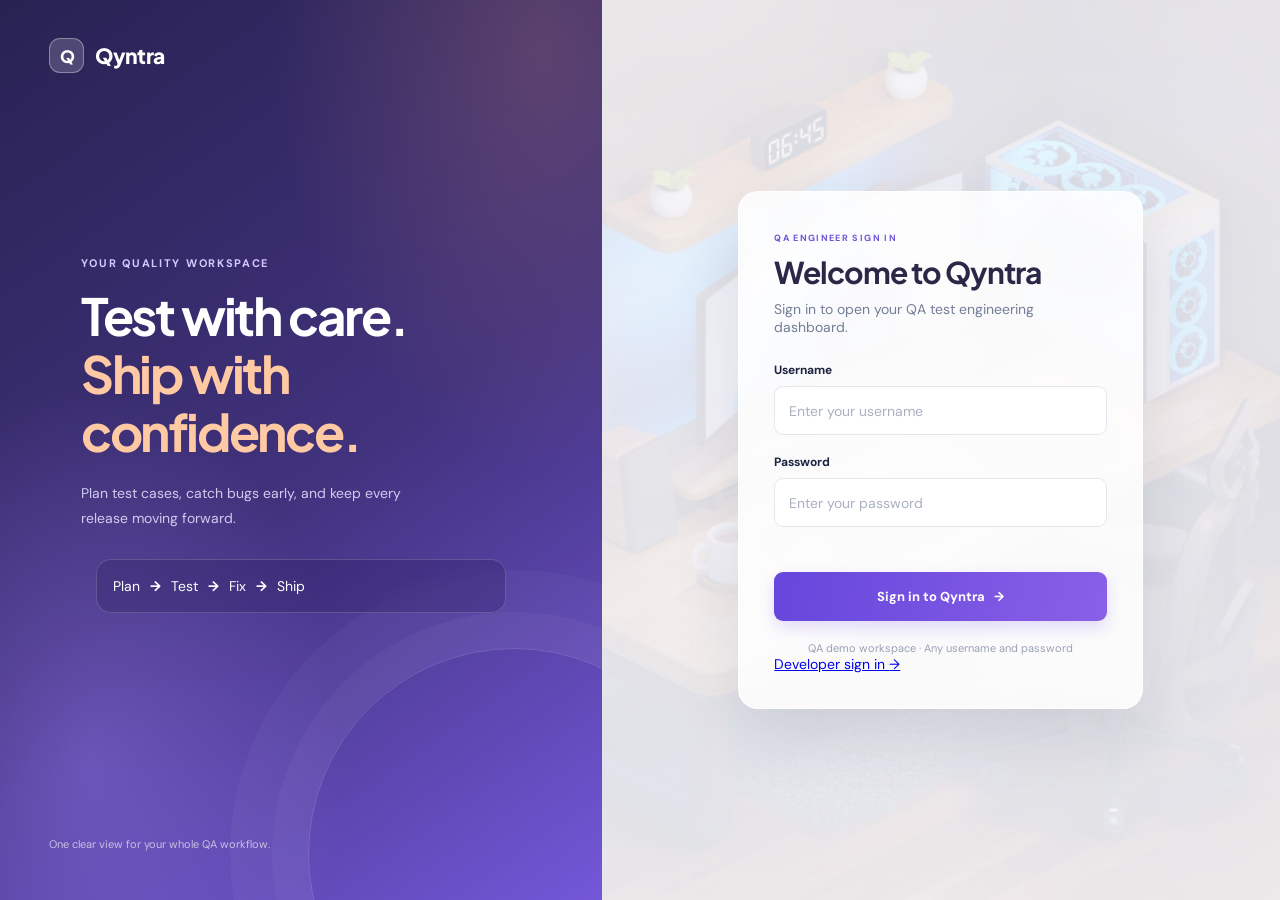
==== commit 1ec601e6: "first commit" ====
--- a/index.html
+++ b/index.html
@@ -5,11 +5,11 @@
     <meta name="viewport" content="width=device-width, initial-scale=1.0" />
     <meta name="theme-color" content="#28245f" />
     <title>Qyntra | Test Engineering Workspace</title>
-    <link rel="stylesheet" href="styles.css?v=20261002-report-files" />
-    <link rel="stylesheet" href="workspace.css?v=20261002-report-files" />
+    <link rel="stylesheet" href="styles.css?v=20261004-responsive-fix" />
+    <link rel="stylesheet" href="workspace.css?v=20261004-responsive-fix" />
   </head>
   <body>
     <main id="app" class="app-shell"></main>
-    <script src="app.js?v=20261002-report-files" defer></script>
+    <script src="app.js?v=20261004-responsive-fix" defer></script>
   </body>
 </html>
--- a/workspace.css
+++ b/workspace.css
@@ -313,6 +313,137 @@
   color: #79483f;
 }
 
+.bug-report-form {
+  grid-template-columns: repeat(2, minmax(0, 1fr));
+  gap: 13px;
+}
+
+.bug-report-form > .template-banner,
+.bug-report-form > .bug-wide-field,
+.bug-report-form > .form-row,
+.bug-report-form > .image-previews,
+.bug-report-form > .form-message,
+.bug-report-form > .primary-button {
+  grid-column: 1 / -1;
+}
+
+.bug-report-form > .form-row {
+  align-items: start;
+}
+
+.bug-saved-card {
+  display: grid;
+  justify-items: start;
+  gap: 9px;
+  padding: 27px;
+  border-color: #cfe9da;
+  background:
+    radial-gradient(circle at 100% 0%, rgba(149, 226, 185, 0.2), transparent 34%),
+    linear-gradient(135deg, #fff, #f5fff8);
+}
+
+.bug-saved-icon {
+  display: grid;
+  width: 43px;
+  height: 43px;
+  place-items: center;
+  border-radius: 14px;
+  background: #dcf5e6;
+  color: #28814c;
+  font-size: 22px;
+  font-weight: 800;
+}
+
+.bug-saved-card .section-kicker {
+  margin: 4px 0 0;
+  color: #38865a;
+  font-size: 10px;
+  font-weight: 800;
+  letter-spacing: 1px;
+}
+
+.bug-saved-card h2 {
+  margin: 0;
+  color: #283b50;
+  font-family: "Plus Jakarta Sans", "Segoe UI", sans-serif;
+  font-size: 19px;
+}
+
+.bug-saved-card > p:not(.section-kicker) {
+  margin: 0;
+  color: #6d7c89;
+  font-size: 12px;
+  line-height: 1.6;
+}
+
+.bug-saved-actions {
+  display: flex;
+  flex-wrap: wrap;
+  gap: 10px;
+  width: 100%;
+  margin-top: 8px;
+}
+
+.bug-saved-actions .primary-button,
+.bug-saved-actions .secondary-button {
+  width: auto;
+  min-height: 41px;
+  margin: 0;
+  padding: 0 15px;
+  font-size: 11px;
+}
+
+.bug-saved-actions .secondary-button {
+  border-color: #dce4ed;
+  background: #fff;
+}
+
+.bug-csv-template {
+  display: flex;
+  align-items: center;
+  justify-content: space-between;
+  gap: 10px;
+  width: max-content;
+  max-width: 100%;
+  margin: 10px 0 14px;
+  padding: 9px 12px;
+  border: 1px solid #dedaf8;
+  border-radius: 9px;
+  background: linear-gradient(110deg, #f3f1ff, #fff8e9);
+  color: #5c50a8;
+  font-size: 11px;
+  font-weight: 700;
+  text-decoration: none;
+}
+
+.bug-csv-template:hover {
+  border-color: #bfb6ef;
+  background: #eeebff;
+}
+
+.image-preview-link {
+  display: block;
+  width: 76px;
+  height: 62px;
+  overflow: hidden;
+  border: 1px solid #d8e0ee;
+  border-radius: 9px;
+  background: #f2f5fa;
+  box-shadow: 0 3px 9px rgba(44, 57, 83, 0.08);
+  transition: transform 150ms ease, box-shadow 150ms ease;
+}
+
+.image-preview-link:hover {
+  transform: translateY(-2px);
+  box-shadow: 0 6px 13px rgba(44, 57, 83, 0.14);
+}
+
+.image-preview-link img {
+  width: 100%;
+  height: 100%;
+  object-fit: cover;
+}
+
 .record-details {
   margin-top: 7px;
   color: #536079;
@@ -648,6 +779,1087 @@
   color: #404b65;
 }
 
+.ai-panel {
+  display: grid;
+  gap: 12px;
+}
+
+.ai-panel > p {
+  margin: 0;
+  color: #6d7890;
+  font-size: 12px;
+  line-height: 1.6;
+}
+
+.ai-chat-messages {
+  display: grid;
+  max-height: 320px;
+  gap: 10px;
+  overflow-y: auto;
+  padding: 12px;
+  border: 1px solid #e4e8f2;
+  border-radius: 14px;
+  background: linear-gradient(145deg, #f5f7ff, #fff);
+}
+
+.ai-chat-message {
+  max-width: min(90%, 720px);
+  padding: 10px 13px;
+  border: 1px solid #e3e7f0;
+  border-radius: 12px;
+  background: #fff;
+}
+
+.ai-chat-message.user {
+  justify-self: end;
+  border-color: #cfcafa;
+  background: #f1efff;
+}
+
+.ai-chat-message > strong {
+  color: #5147a9;
+  font-size: 11px;
+}
+
+.ai-chat-message p {
+  margin: 5px 0 0;
+  color: #46536d;
+  font-size: 12px;
+  line-height: 1.55;
+  white-space: pre-wrap;
+}
+
+.ai-chat-attachments {
+  display: flex;
+  flex-wrap: wrap;
+  gap: 6px;
+  margin-top: 7px;
+}
+
+.ai-chat-empty {
+  padding: 17px;
+  border: 1px dashed #d7ddec;
+  border-radius: 11px;
+  color: #748098;
+  font-size: 12px;
+  line-height: 1.55;
+  text-align: center;
+}
+
+.gemini-chat-form {
+  display: grid;
+  gap: 10px;
+}
+
+.gemini-chat-form .prompt-label {
+  display: grid;
+  gap: 7px;
+  color: #45516a;
+  font-size: 12px;
+  font-weight: 700;
+}
+
+.gemini-chat-form .prompt-label textarea {
+  width: 100%;
+  resize: vertical;
+}
+
+.ai-spreadsheet-actions {
+  display: flex;
+  align-items: center;
+  justify-content: space-between;
+  gap: 12px;
+  margin-bottom: 10px;
+  color: #596781;
+  font-size: 11px;
+  font-weight: 700;
+}
+
+.ai-spreadsheet-wrap,
+.import-preview-wrap {
+  margin: 10px 0;
+}
+
+.ai-spreadsheet,
+.import-preview-table {
+  min-width: 1050px;
+  table-layout: fixed;
+}
+
+.ai-spreadsheet th,
+.import-preview-table th {
+  position: sticky;
+  top: 0;
+  z-index: 1;
+}
+
+.ai-spreadsheet td,
+.import-preview-table td {
+  min-width: 165px;
+  padding: 7px;
+  white-space: normal;
+  vertical-align: top;
+}
+
+.ai-spreadsheet textarea,
+.import-preview-table textarea {
+  width: 100%;
+  min-width: 145px;
+  min-height: 74px;
+  resize: vertical;
+  border: 1px solid #e0e5ef;
+  border-radius: 8px;
+  padding: 8px;
+  color: #34415d;
+  font: inherit;
+  font-size: 11px;
+  line-height: 1.45;
+}
+
+.ai-spreadsheet textarea:focus,
+.import-preview-table textarea:focus {
+  border-color: #8478d3;
+  outline: 3px solid rgba(109, 95, 200, 0.12);
+}
+
+.ai-spreadsheet-form > .primary-button {
+  margin-top: 10px;
+}
+
+.sidebar-account {
+  position: relative;
+}
+
+.sidebar-user.profile-trigger {
+  width: 100%;
+  border-right: 0;
+  border-bottom: 0;
+  border-left: 0;
+  background: transparent;
+  color: inherit;
+  text-align: left;
+  cursor: pointer;
+}
+
+.sidebar-user.profile-trigger:hover,
+.sidebar-user.profile-trigger:focus-visible {
+  border-radius: 10px;
+  background: rgba(255, 255, 255, 0.08);
+  outline: none;
+}
+
+.profile-chevron {
+  margin-left: auto;
+  color: #c0cbe0;
+  font-size: 15px;
+  transition: transform 160ms ease;
+}
+
+.sidebar-user[aria-expanded="true"] .profile-chevron {
+  transform: rotate(180deg);
+}
+
+.profile-menu {
+  position: absolute;
+  z-index: 30;
+  width: min(250px, calc(100vw - 28px));
+  padding: 13px;
+  border: 1px solid rgba(255, 255, 255, 0.18);
+  border-radius: 14px;
+  background: linear-gradient(145deg, #344663, #283751);
+  box-shadow: 0 18px 38px rgba(10, 22, 43, 0.28);
+  color: #f7f8ff;
+}
+
+.profile-menu-sidebar {
+  bottom: calc(100% + 10px);
+  left: 0;
+}
+
+.profile-menu-topbar {
+  display: block;
+}
+
+.profile-menu-heading {
+  display: flex;
+  align-items: center;
+  gap: 10px;
+  padding-bottom: 11px;
+  border-bottom: 1px solid rgba(255, 255, 255, 0.13);
+}
+
+.profile-menu-heading > div:last-child {
+  min-width: 0;
+}
+
+.profile-menu-heading strong,
+.profile-menu-heading span {
+  display: block;
+  overflow: hidden;
+  text-overflow: ellipsis;
+  white-space: nowrap;
+}
+
+.profile-menu-heading strong {
+  font-size: 12px;
+}
+
+.profile-menu-heading span,
+.profile-menu-project > span {
+  margin-top: 4px;
+  color: #c1cde0;
+  font-size: 10px;
+}
+
+.profile-menu-project {
+  display: grid;
+  gap: 4px;
+  padding: 11px 2px;
+}
+
+.profile-menu-project strong {
+  font-size: 11px;
+}
+
+.profile-menu-developer {
+  display: flex;
+  min-height: 39px;
+  align-items: center;
+  justify-content: space-between;
+  margin-bottom: 8px;
+  padding: 0 10px;
+  border: 1px solid rgba(172, 159, 255, 0.26);
+  border-radius: 9px;
+  background: rgba(151, 137, 255, 0.12);
+  color: #e0dcff;
+  font-size: 11px;
+  font-weight: 700;
+  text-decoration: none;
+}
+
+.profile-menu-developer:hover,
+.profile-menu-developer:focus-visible {
+  border-color: rgba(195, 185, 255, 0.6);
+  background: rgba(151, 137, 255, 0.22);
+  outline: none;
+}
+
+.profile-menu-signout {
+  display: flex;
+  width: 100%;
+  min-height: 38px;
+  align-items: center;
+  justify-content: space-between;
+  padding: 0 10px;
+  border: 1px solid rgba(255, 160, 147, 0.25);
+  border-radius: 9px;
+  background: rgba(255, 141, 127, 0.12);
+  color: #ffc0b6;
+  font: inherit;
+  font-size: 11px;
+  font-weight: 700;
+  cursor: pointer;
+}
+
+.profile-menu-signout:hover,
+.profile-menu-signout:focus-visible {
+  border-color: rgba(255, 173, 160, 0.6);
+  background: rgba(255, 141, 127, 0.22);
+  outline: none;
+}
+
+.topbar-profile-control {
+  position: relative;
+  display: block;
+}
+
+.topbar {
+  position: relative;
+  z-index: 20;
+}
+
+.topbar-profile-trigger {
+  padding: 0;
+  border: 1px solid #dbd5fb;
+  cursor: pointer;
+}
+
+.topbar-profile-trigger:hover,
+.topbar-profile-trigger:focus-visible {
+  outline: 3px solid rgba(111, 95, 202, 0.18);
+}
+
+.profile-menu-topbar {
+  top: calc(100% + 12px);
+  right: 0;
+}
+
+.import-review {
+  margin-top: 14px;
+}
+
+.import-review .bug-saved-actions {
+  flex-wrap: wrap;
+}
+
+@media (max-width: 700px) {
+  .login-page {
+    min-height: 100vh;
+    grid-template-columns: minmax(0, 1fr);
+  }
+
+  .login-aside {
+    display: none;
+  }
+
+  .login-main {
+    min-height: 100vh;
+    padding: 24px 16px;
+  }
+
+  .login-card {
+    width: min(100%, 430px);
+    padding: clamp(22px, 6vw, 32px);
+  }
+
+  .login-card .brand {
+    display: inline-flex;
+    margin-bottom: 20px;
+  }
+
+  .login-intro {
+    margin-bottom: 24px;
+  }
+
+  .bug-filter-bar {
+    grid-template-columns: repeat(2, minmax(0, 1fr));
+  }
+
+  .bug-filter-dropdown,
+  .bug-filter-dropdown .custom-select,
+  .bug-filter-dropdown .custom-select-trigger {
+    width: 100%;
+    min-width: 0;
+  }
+
+  .bug-filter-dropdown .custom-select-trigger {
+    gap: 6px;
+    padding: 0 9px;
+  }
+
+  .bug-filter-dropdown .custom-select-label {
+    min-width: 0;
+    overflow: hidden;
+    text-overflow: ellipsis;
+    white-space: nowrap;
+  }
+
+  .profile-menu-sidebar {
+    display: none;
+  }
+
+  .profile-menu-topbar {
+    display: block;
+  }
+
+  .topbar-profile-trigger {
+    width: 38px;
+    height: 38px;
+  }
+}
+
+.bug-tracker {
+  display: grid;
+  gap: 15px;
+}
+
+.bug-summary-grid {
+  display: grid;
+  grid-template-columns: repeat(4, minmax(0, 1fr));
+  gap: 13px;
+}
+
+.bug-summary-card {
+  display: flex;
+  min-width: 0;
+  align-items: center;
+  gap: 12px;
+  padding: 15px 17px;
+  border: 1px solid #e7eaf1;
+  border-radius: 13px;
+  background: linear-gradient(145deg, #fff, #f9faff);
+  box-shadow: 0 5px 16px rgba(38, 51, 81, 0.035);
+}
+
+.bug-summary-icon {
+  display: grid;
+  width: 38px;
+  height: 38px;
+  flex: 0 0 auto;
+  place-items: center;
+  border-radius: 11px;
+  background: #edf1fa;
+  color: #536486;
+  font-size: 16px;
+  font-weight: 800;
+}
+
+.bug-summary-icon.open {
+  background: #fff0e9;
+  color: #d26c4f;
+}
+
+.bug-summary-icon.progress {
+  background: #edf2ff;
+  color: #5377bb;
+}
+
+.bug-summary-icon.priority {
+  background: #fff5df;
+  color: #b47c24;
+}
+
+.bug-summary-card > div {
+  display: grid;
+  gap: 3px;
+}
+
+.bug-summary-card > div > span {
+  color: #78839a;
+  font-size: 10px;
+}
+
+.bug-summary-card strong {
+  color: #293652;
+  font-family: "Plus Jakarta Sans", "Segoe UI", sans-serif;
+  font-size: 21px;
+  line-height: 1.1;
+}
+
+.bug-tracker-card {
+  padding: 19px 21px;
+}
+
+.bug-tracker-heading {
+  display: flex;
+  align-items: center;
+  justify-content: space-between;
+  gap: 12px;
+  margin-bottom: 15px;
+}
+
+.bug-tracker-heading h2 {
+  margin: 0;
+  color: #293652;
+  font-family: "Plus Jakarta Sans", "Segoe UI", sans-serif;
+  font-size: 15px;
+}
+
+.bug-tracker-heading p {
+  margin: 5px 0 0;
+  color: #78839a;
+  font-size: 11px;
+}
+
+.bug-result-count {
+  flex: 0 0 auto;
+  padding: 6px 9px;
+  border-radius: 999px;
+  background: #f0efff;
+  color: #6257b0;
+  font-size: 10px;
+  font-weight: 700;
+}
+
+.bug-filter-bar {
+  display: grid;
+  grid-template-columns: minmax(180px, 1fr) minmax(135px, 170px) minmax(145px, 180px);
+  gap: 9px;
+  margin-bottom: 10px;
+}
+
+.bug-search-field,
+.bug-select-field {
+  display: flex;
+  min-width: 0;
+  min-height: 40px;
+  align-items: center;
+  gap: 8px;
+  padding: 0 11px;
+  border: 1px solid #e2e6ef;
+  border-radius: 9px;
+  background: #fff;
+  color: #8490a5;
+}
+
+.bug-search-field > span[aria-hidden="true"] {
+  font-size: 19px;
+  line-height: 1;
+}
+
+.bug-search-field input,
+.bug-select-field select {
+  width: 100%;
+  min-width: 0;
+  border: 0;
+  outline: 0;
+  background: transparent;
+  color: #37445e;
+  font: inherit;
+  font-size: 11px;
+}
+
+.bug-search-field:focus-within,
+.bug-select-field:focus-within {
+  border-color: #8d83df;
+  box-shadow: 0 0 0 3px rgba(103, 84, 220, 0.1);
+}
+
+.bug-table-wrap {
+  overflow-x: auto;
+  border: 1px solid #e8ebf2;
+  border-radius: 10px;
+  background: rgba(255, 255, 255, 0.92);
+}
+
+.bug-table,
+.workspace-table {
+  width: 100%;
+  border-collapse: collapse;
+  text-align: left;
+}
+
+.bug-table th,
+.workspace-table th {
+  padding: 11px 13px;
+  background: linear-gradient(110deg, #edf3ff, #f2efff 62%, #fff5e8);
+  color: #77839a;
+  font-size: 10px;
+  font-weight: 700;
+  white-space: nowrap;
+}
+
+.bug-table td,
+.workspace-table td {
+  padding: 12px 13px;
+  border-top: 1px solid #edf0f5;
+  color: #626e84;
+  font-size: 11px;
+  white-space: nowrap;
+}
+
+.bug-table tbody tr,
+.workspace-table tbody tr {
+  transition: background 140ms ease;
+}
+
+.bug-table tbody tr:hover,
+.workspace-table tbody tr:hover {
+  background: #f6f8ff;
+}
+
+.record-table-id {
+  color: #6257b0;
+  font-size: 10px;
+  font-weight: 800;
+}
+
+.record-table-title {
+  min-width: 190px;
+}
+
+.record-table-title > strong {
+  display: block;
+  max-width: 270px;
+  overflow: hidden;
+  color: #34415b;
+  font-size: 11px;
+  text-overflow: ellipsis;
+  white-space: nowrap;
+}
+
+.record-table-title .record-details {
+  margin-top: 4px;
+}
+
+.workspace-table td > strong {
+  color: #34415b;
+}
+
+.note-table-body {
+  max-width: 420px;
+  overflow: hidden;
+  text-overflow: ellipsis;
+}
+
+.table-action-button {
+  min-height: 32px;
+  padding: 0 10px;
+  border: 1px solid #d7d4f5;
+  border-radius: 8px;
+  background: #f1efff;
+  color: #5d51b2;
+  font: inherit;
+  font-size: 10px;
+  font-weight: 700;
+  transition: background 150ms ease, transform 150ms ease;
+}
+
+.table-action-button:hover {
+  transform: translateY(-1px);
+  background: #e5e0ff;
+}
+
+.bug-table .bug-table-id {
+  color: #6d61bd;
+  font-size: 10px;
+  font-weight: 800;
+}
+
+.bug-table-title {
+  min-width: 170px;
+}
+
+.bug-table-title > strong {
+  display: block;
+  max-width: 260px;
+  overflow: hidden;
+  color: #34415b;
+  font-size: 11px;
+  text-overflow: ellipsis;
+  white-space: nowrap;
+}
+
+.bug-table-title .record-details {
+  margin-top: 4px;
+}
+
+.bug-table .severity {
+  display: inline-flex;
+}
+
+.bug-table .inline-status {
+  min-height: 30px;
+  padding: 4px 8px;
+  border: 1px solid #d8def0;
+  border-radius: 7px;
+  background: linear-gradient(135deg, #fff, #f5f6ff);
+  color: #48566f;
+  font: inherit;
+  font-size: 10px;
+  cursor: pointer;
+  transition: border-color 150ms ease, box-shadow 150ms ease;
+}
+
+.bug-table .inline-status:hover,
+.bug-table .inline-status:focus-visible {
+  border-color: #8d83df;
+  box-shadow: 0 0 0 3px rgba(103, 84, 220, 0.1);
+  outline: none;
+}
+
+.bug-filter-dropdown {
+  min-width: 0;
+}
+
+.custom-select {
+  position: relative;
+  min-width: 0;
+}
+
+.custom-select-trigger {
+  display: inline-flex;
+  width: 100%;
+  min-width: 112px;
+  min-height: 40px;
+  align-items: center;
+  justify-content: space-between;
+  gap: 16px;
+  padding: 0 12px;
+  border: 1px solid #dce2ef;
+  border-radius: 10px;
+  background: linear-gradient(135deg, #fff, #f8f8ff);
+  color: #3d4b66;
+  font: inherit;
+  font-size: 11px;
+  text-align: left;
+  cursor: pointer;
+  transition: border-color 160ms ease, background 160ms ease, box-shadow 160ms ease, transform 160ms ease;
+}
+
+.custom-select-trigger:hover,
+.custom-select.is-open .custom-select-trigger,
+.custom-select-trigger:focus-visible {
+  transform: translateY(-1px);
+  border-color: #8678df;
+  background: #fff;
+  box-shadow: 0 0 0 3px rgba(103, 84, 220, 0.12), 0 5px 12px rgba(58, 62, 115, 0.08);
+  outline: none;
+}
+
+.custom-select-chevron {
+  color: #7166bc;
+  font-size: 16px;
+  line-height: 1;
+  transition: transform 160ms ease;
+}
+
+.custom-select.is-open .custom-select-chevron {
+  transform: rotate(180deg);
+}
+
+.custom-select-menu {
+  position: fixed;
+  z-index: 10000;
+  display: grid;
+  max-height: min(280px, calc(100vh - 16px));
+  overflow-y: auto;
+  padding: 5px;
+  border: 1px solid #e0e4f0;
+  border-radius: 12px;
+  background: rgba(255, 255, 255, 0.98);
+  box-shadow: 0 16px 40px rgba(31, 43, 73, 0.2), 0 3px 8px rgba(31, 43, 73, 0.08);
+  backdrop-filter: blur(12px);
+  animation: dropdown-pop 140ms ease-out both;
+}
+
+.custom-select-menu[hidden] {
+  display: none;
+}
+
+.custom-select-option {
+  display: flex;
+  min-height: 36px;
+  align-items: center;
+  justify-content: space-between;
+  gap: 12px;
+  padding: 0 10px;
+  border: 0;
+  border-radius: 8px;
+  background: transparent;
+  color: #53617a;
+  font: inherit;
+  font-size: 11px;
+  text-align: left;
+  cursor: pointer;
+}
+
+.custom-select-option:hover,
+.custom-select-option:focus-visible {
+  background: #f1efff;
+  color: #5547b4;
+  outline: none;
+}
+
+.custom-select-option.selected {
+  background: linear-gradient(100deg, #eeecff, #f3f7ff);
+  color: #5547b4;
+  font-weight: 800;
+}
+
+.custom-select-check {
+  color: #6754dc;
+  font-weight: 900;
+}
+
+.status-select .custom-select-trigger {
+  min-width: 112px;
+  min-height: 34px;
+  padding: 0 9px;
+  border-radius: 9px;
+  background: #fff;
+  font-size: 10px;
+  font-weight: 800;
+}
+
+.status-select .custom-select-label::before {
+  display: inline-block;
+  width: 7px;
+  height: 7px;
+  margin-right: 7px;
+  border-radius: 50%;
+  background: #e8a43b;
+  content: "";
+  vertical-align: 1px;
+}
+
+.status-select[data-value="In Progress"] .custom-select-trigger {
+  border-color: #cddaff;
+  background: #f1f5ff;
+  color: #4868aa;
+}
+
+.status-select[data-value="In Progress"] .custom-select-label::before {
+  background: #5e84d5;
+}
+
+.status-select[data-value="Fixed"] .custom-select-trigger {
+  border-color: #ccebd8;
+  background: #effbf3;
+  color: #378355;
+}
+
+.status-select[data-value="Fixed"] .custom-select-label::before {
+  background: #45aa70;
+}
+
+.status-select[data-value="Open"] .custom-select-trigger {
+  border-color: #f2dfb2;
+  background: #fff9e9;
+  color: #a97720;
+}
+
+.status-select[data-value="Open"] .custom-select-label::before {
+  background: #e8a43b;
+}
+
+@keyframes dropdown-pop {
+  from {
+    opacity: 0;
+    transform: translateY(-4px) scale(0.985);
+  }
+
+  to {
+    opacity: 1;
+    transform: translateY(0) scale(1);
+  }
+}
+
+.bug-table tr[hidden],
+.bug-filter-empty[hidden] {
+  display: none;
+}
+
+.bug-filter-empty {
+  margin: 18px 0 5px;
+  color: #78839a;
+  font-size: 12px;
+  text-align: center;
+}
+
+.severity.critical {
+  background: #fae1eb;
+  color: #b73569;
+}
+
+.severity.high {
+  background: #ffebe5;
+  color: #c45c49;
+}
+
+.status-pill.blocked {
+  background: #eee9ff;
+  color: #6b55bd;
+}
+
+.new-record-page {
+  display: grid;
+  gap: 17px;
+}
+
+.new-record-type-switch {
+  display: grid;
+  grid-template-columns: repeat(2, minmax(0, 1fr));
+  gap: 13px;
+}
+
+.new-record-type {
+  display: grid;
+  min-width: 0;
+  grid-template-columns: 42px minmax(0, 1fr) auto;
+  align-items: center;
+  gap: 12px;
+  padding: 17px;
+  border: 1px solid #e0e5ef;
+  border-radius: 14px;
+  background: linear-gradient(140deg, rgba(255, 255, 255, 0.96), rgba(246, 248, 255, 0.96));
+  color: #33425e;
+  text-align: left;
+  box-shadow: 0 5px 15px rgba(43, 55, 88, 0.06);
+  cursor: pointer;
+  transition: transform 170ms ease, border-color 170ms ease, box-shadow 170ms ease, background 170ms ease;
+}
+
+.new-record-type:hover {
+  transform: translateY(-3px);
+  border-color: #bdb5f3;
+  box-shadow: 0 12px 24px rgba(43, 55, 88, 0.12);
+}
+
+.new-record-type.selected {
+  border-color: #9487e5;
+  background: linear-gradient(125deg, #fff, #f0efff 72%, #fff6e8);
+  box-shadow: 0 0 0 3px rgba(110, 93, 211, 0.1), 0 10px 23px rgba(74, 68, 134, 0.1);
+}
+
+.new-record-type-icon {
+  display: grid;
+  width: 42px;
+  height: 42px;
+  place-items: center;
+  border-radius: 13px;
+  font-size: 18px;
+  font-weight: 900;
+}
+
+.new-record-type-icon.bug {
+  background: linear-gradient(145deg, #ffe7db, #ffcfbd);
+  color: #bd5b48;
+}
+
+.new-record-type-icon.case {
+  background: linear-gradient(145deg, #ddf5e7, #c4ecd4);
+  color: #318757;
+}
+
+.new-record-type > span:nth-child(2) {
+  display: grid;
+  gap: 4px;
+}
+
+.new-record-type strong {
+  color: #2c3a56;
+  font-size: 13px;
+}
+
+.new-record-type small {
+  color: #77839a;
+  font-size: 10px;
+  line-height: 1.45;
+}
+
+.new-record-type-arrow {
+  color: #6c5dc4;
+  font-size: 18px;
+  transition: transform 160ms ease;
+}
+
+.new-record-type:hover .new-record-type-arrow {
+  transform: translateX(3px);
+}
+
+.new-record-saved {
+  margin-top: 0;
+}
+
+.dashboard .new-record-page .tool-tab.selected {
+  border-color: #7766d8;
+  background: linear-gradient(110deg, #6656cd, #8c73e0);
+  color: #fff;
+  box-shadow: 0 5px 12px rgba(95, 76, 184, 0.19);
+}
+
+.dashboard .new-record-page .tool-tab:not(.selected):hover {
+  border-color: #c2baf0;
+  background: #f1efff;
+  color: #594bb1;
+}
+
+.dashboard .new-record-page .primary-button {
+  border-color: #5f78cb;
+  background: linear-gradient(110deg, #456fc6, #6b87dd);
+  color: #fff;
+  box-shadow: 0 7px 16px rgba(65, 98, 179, 0.23);
+}
+
+.dashboard .new-record-page .primary-button:hover {
+  background: linear-gradient(110deg, #395fb2, #5e79d0);
+  box-shadow: 0 10px 21px rgba(65, 98, 179, 0.3);
+}
+
+.dashboard .new-record-page .bug-saved-actions .secondary-button {
+  border-color: #b9c8eb;
+  background: #eef3ff;
+  color: #3f5d9e;
+}
+
+.sr-only {
+  position: absolute;
+  width: 1px;
+  height: 1px;
+  padding: 0;
+  overflow: hidden;
+  clip: rect(0, 0, 0, 0);
+  white-space: nowrap;
+  border: 0;
+}
+
+.dashboard {
+  position: relative;
+  isolation: isolate;
+}
+
+.dashboard::before {
+  position: fixed;
+  z-index: 0;
+  inset: 0;
+  background:
+    linear-gradient(125deg, rgba(244, 247, 252, 0.91), rgba(244, 244, 253, 0.88)),
+    url("./assets/workspace-background.png") center 48% / cover no-repeat;
+  content: "";
+  pointer-events: none;
+  animation: workspace-backdrop-drift 42s ease-in-out infinite alternate;
+}
+
+.dashboard-layout {
+  position: relative;
+  z-index: 1;
+}
+
+.dashboard-content > * {
+  animation: workspace-content-enter 480ms cubic-bezier(0.2, 0.7, 0.25, 1) both;
+}
+
+.dashboard-content > *:nth-child(2) {
+  animation-delay: 45ms;
+}
+
+.dashboard-content > *:nth-child(3) {
+  animation-delay: 90ms;
+}
+
+@keyframes workspace-backdrop-drift {
+  from {
+    background-position: center 48%, center 48%;
+  }
+
+  to {
+    background-position: center 48%, center 54%;
+  }
+}
+
+@keyframes workspace-content-enter {
+  from {
+    opacity: 0;
+    transform: translateY(8px);
+  }
+
+  to {
+    opacity: 1;
+    transform: translateY(0);
+  }
+}
+
+.login-main {
+  background:
+    linear-gradient(rgba(248, 249, 255, 0.88), rgba(248, 249, 255, 0.91)),
+    url("./assets/workspace-background.png") center / cover no-repeat;
+}
+
+.login-card {
+  padding: 35px;
+  border: 1px solid rgba(255, 255, 255, 0.88);
+  border-radius: 20px;
+  background: rgba(255, 255, 255, 0.82);
+  box-shadow: 0 22px 65px rgba(36, 44, 75, 0.12);
+  backdrop-filter: blur(12px);
+}
+
+#login-form .login-submit {
+  width: 100%;
+  margin-top: 3px;
+}
+
 .form-message,
 .ai-disclosure {
   font-size: 11px;
@@ -840,6 +2052,41 @@
   .test-case-detail-grid {
     grid-template-columns: minmax(0, 1fr);
   }
+
+  .bug-summary-grid {
+    grid-template-columns: repeat(2, minmax(0, 1fr));
+    gap: 8px;
+  }
+
+  .bug-report-form {
+    grid-template-columns: minmax(0, 1fr);
+  }
+
+  .bug-summary-card {
+    gap: 9px;
+    padding: 12px;
+  }
+
+  .bug-tracker-card {
+    padding: 15px 13px;
+  }
+
+  .bug-filter-bar {
+    grid-template-columns: minmax(0, 1fr) minmax(0, 1fr);
+  }
+
+  .bug-search-field {
+    grid-column: 1 / -1;
+  }
+
+  .bug-table,
+  .workspace-table {
+    min-width: 660px;
+  }
+
+  .new-record-type-switch {
+    grid-template-columns: minmax(0, 1fr);
+  }
 }
 
 @media (max-width: 430px) {
@@ -888,4 +2135,40 @@
   .project-card-grid {
     grid-template-columns: minmax(0, 1fr);
   }
-}
+
+  .bug-tracker-heading {
+    align-items: flex-start;
+  }
+
+  .bug-result-count {
+    font-size: 9px;
+  }
+
+  .bug-saved-card {
+    padding: 21px 17px;
+  }
+
+  .bug-saved-actions {
+    display: grid;
+  }
+
+  .bug-saved-actions .primary-button,
+  .bug-saved-actions .secondary-button {
+    width: 100%;
+  }
+
+  .login-card {
+    padding: 24px 19px;
+  }
+}
+
+@media (prefers-reduced-motion: reduce) {
+  *,
+  *::before,
+  *::after {
+    scroll-behavior: auto !important;
+    animation-duration: 0.01ms !important;
+    animation-iteration-count: 1 !important;
+    transition-duration: 0.01ms !important;
+  }
+}
